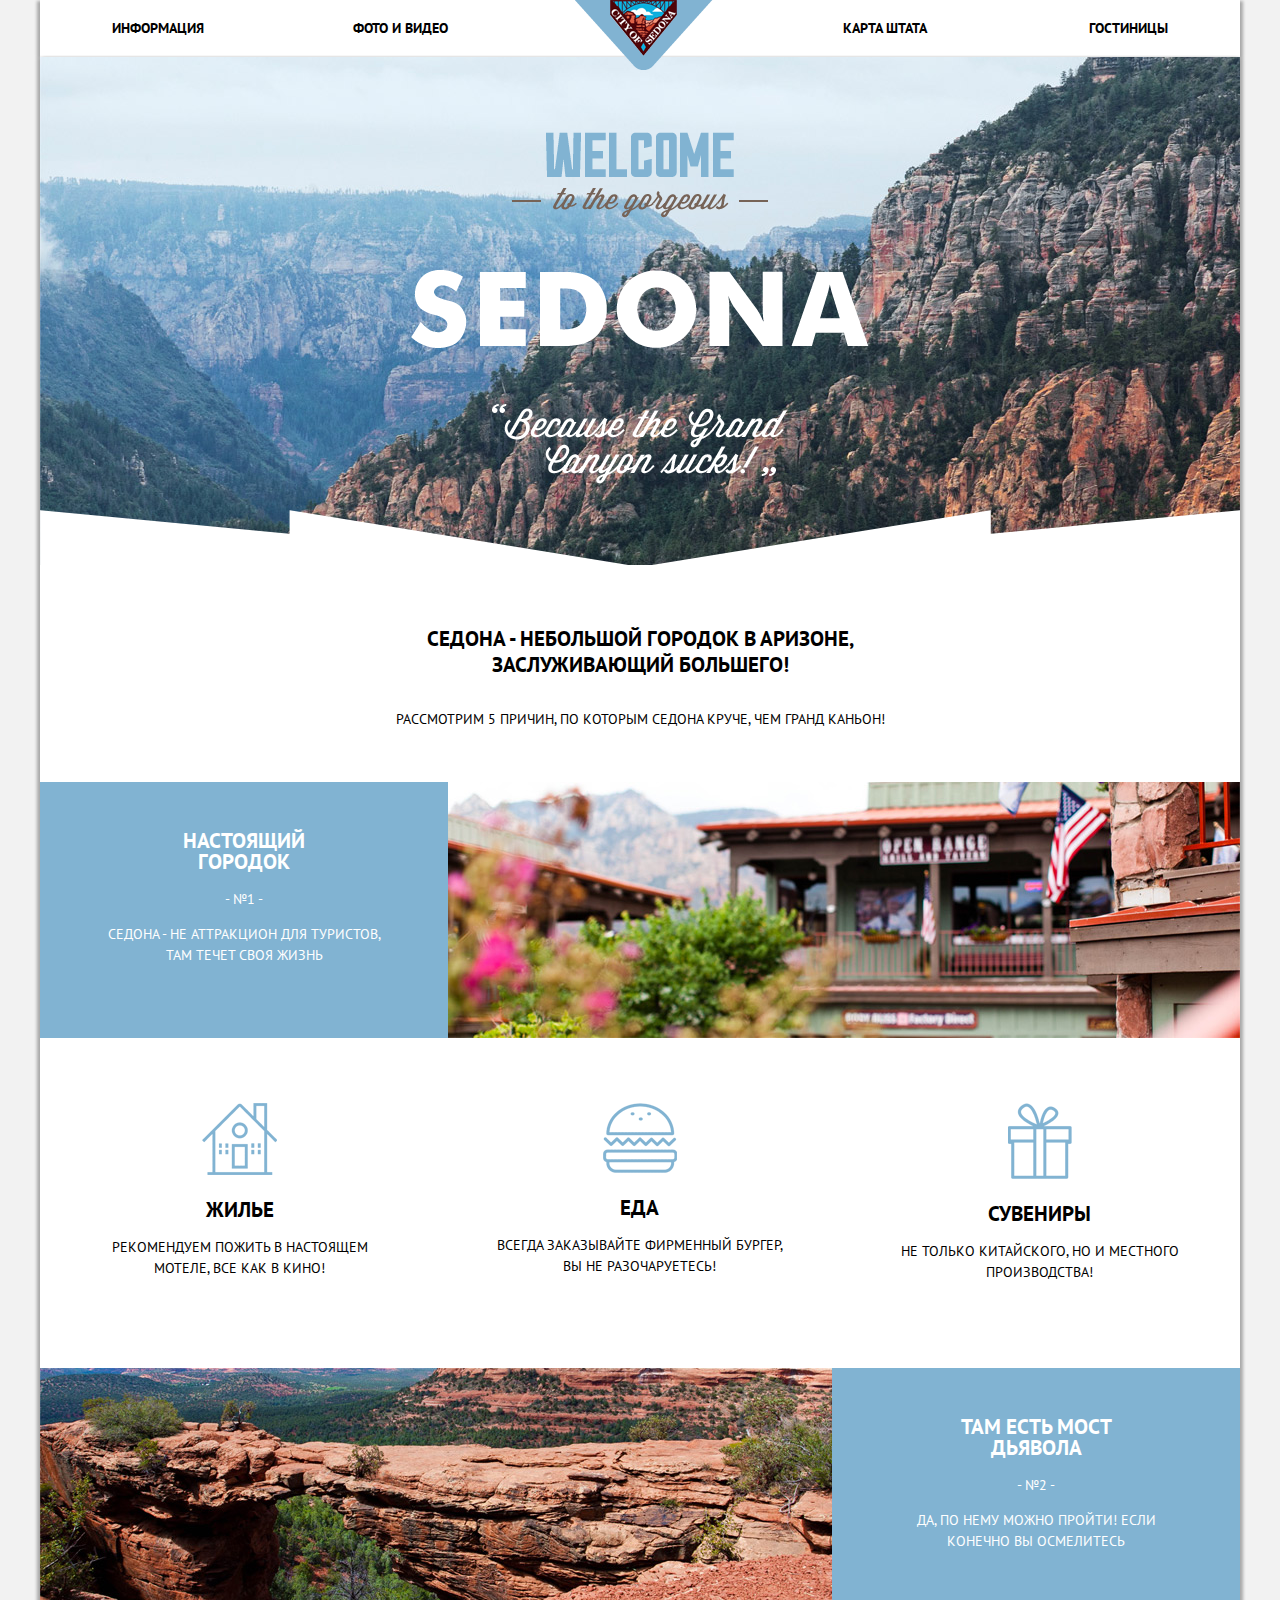
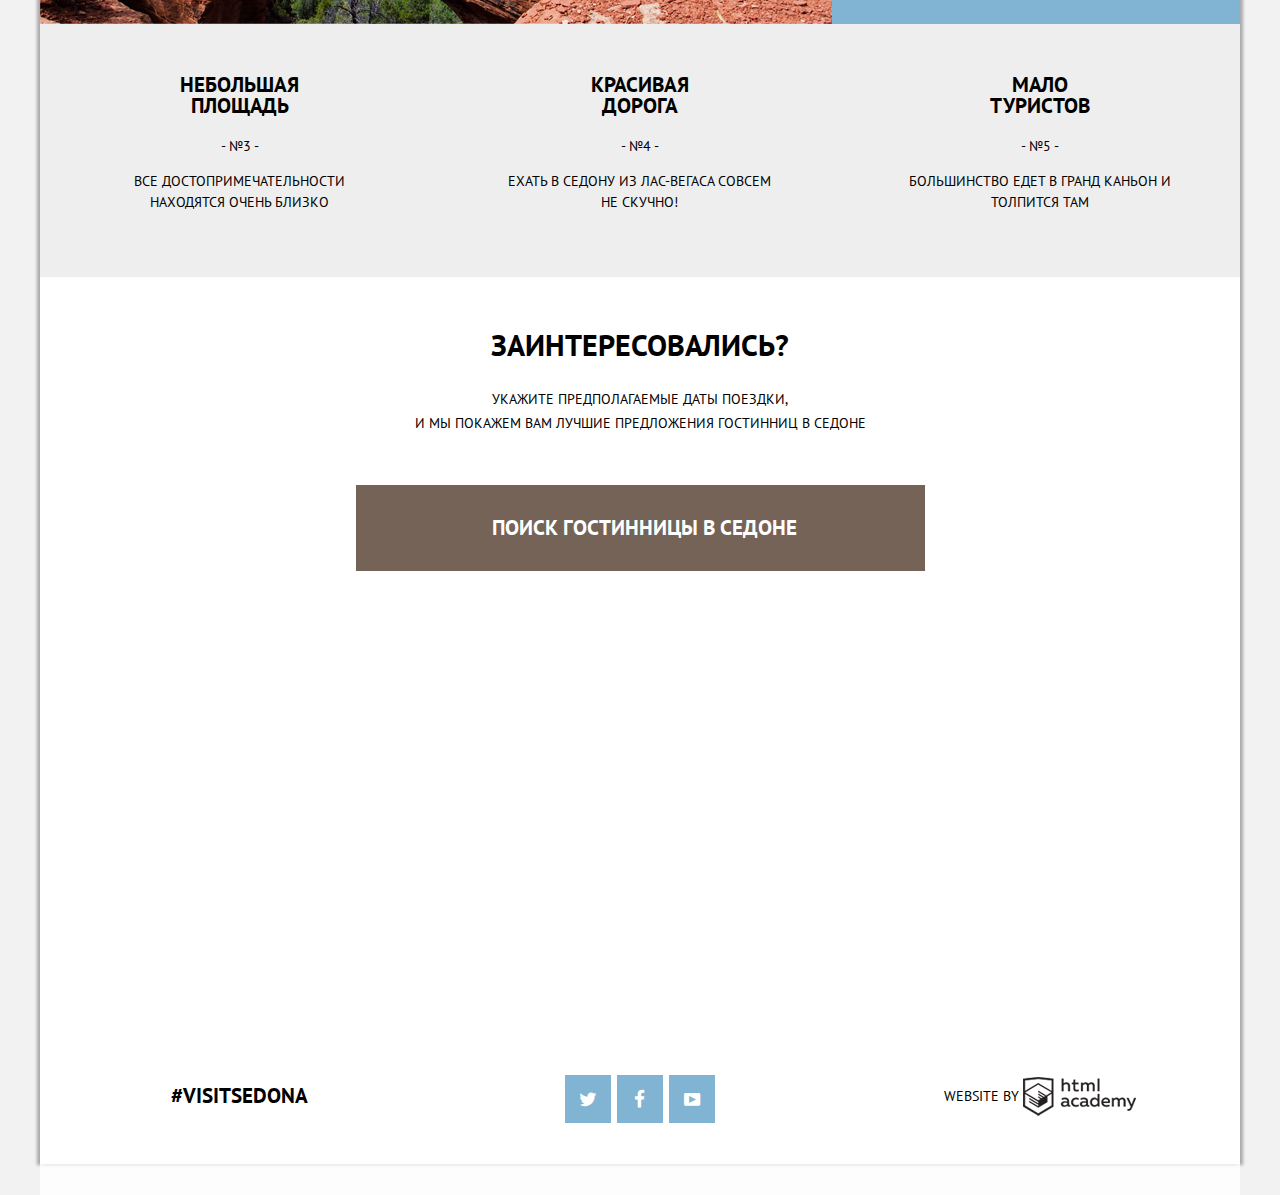
==== index.html @ efb6521f "Попытка вставить карту" ====
<!DOCTYPE html>
<html lang="ru">

<head>
    <meta charset="utf-8">
    <title>HTML Academy: Седона</title>
    <link href="css/normalize.css" rel="stylesheet">
    <link href="https://fonts.googleapis.com/css?family=PT+Sans:400,700&subset=latin,cyrillic" rel="stylesheet" type="text/css">
    <link href="css/style.css" rel="stylesheet">
</head>

<body>
    <header class="main-header">
        <div class="container clearfix">
            <nav class="main-navigation">
                <ul>
                    <li>
                        <a href="#">Информация</a>
                    </li>
                    <li>
                        <a href="#">Фото и видео</a>
                    </li>
                    <li>
                        <a href="catalog.html">Гостиницы</a>
                    </li>
                    <li>
                        <a href="#">Карта штата</a>
                    </li>
                </ul>
            </nav>
            <div class="logo-button">
                <a href="index.html"><img src="img/main-logo-button.png" width="138" height="70" alt="Главная страница"></a>
            </div>
        </div>
    </header>
    <main class="container">
        <div class="main-picture">
            <img src="img/main-background-text.png" width="458" height="352" name="picture-text" alt="Because the Grand Canyon sucks!">
        </div>
        <div class="welcome">
            <h1>Седона - небольшой городок в Аризоне, заслуживающий большего!</h1>
            <p>Рассмотрим 5 причин, по которым Седона круче, чем Гранд Каньон!</p>
        </div>
        <div class="feature feature-img-right clearfix">
            <div class="feature-blue feature-left">
                <h2>Настоящий городок</h2>
                <p>- №1 -</p>
                <p>Седона - не аттракцион для туристов, там течет своя жизнь</p>
            </div>
        </div>

        <div class="feature feature-white clearfix">
            <div class="feature-block">
                <img src="img/feature-icon-house.png" width="75" height="72">
                <h2>Жилье</h2>
                <p>Рекомендуем пожить в настоящем мотеле, все как в кино!</p>
            </div>
            <div class="feature-block">
                <img src="img/feature-icon-burger.png" width="74" height="70">
                <h2>Еда</h2>
                <p>Всегда заказывайте фирменный бургер, вы не разочаруетесь!</p>
            </div>
            <div class="feature-block">
                <img src="img/feature-icon-gift.png" width="64" height="76">
                <h2>Сувениры</h2>
                <p>Не только китайского, но и местного производства!</p>
            </div>
        </div>

        <div class="feature feature-img-left clearfix">
            <div class="feature-blue feature-right">
                <h2>Там есть мост дьявола</h2>
                <p>- №2 -</p>
                <p>Да, по нему можно пройти! Если конечно вы осмелитесь</p>
            </div>
        </div>

        <div class="feature feature-gray clearfix">
            <div class="feature-block">
                <h2>Небольшая площадь</h2>
                <p>- №3 -</p>
                <p>Все достопримечательности находятся очень близко</p>
            </div>
            <div class="feature-block">
                <h2>Красивая дорога</h2>
                <p>- №4 -</p>
                <p>Ехать в Седону из Лас-Вегаса совсем не скучно!</p>
            </div>
            <div class="feature-block">
                <h2>Мало туристов</h2>
                <p>- №5 -</p>
                <p>Большинство едет в Гранд Каньон и толпится там</p>
            </div>
        </div>

        <div class="search-form-holder">
            <h3>Заинтересовались?</h3>
            <p>Укажите предполагаемые даты поездки,<br>
             и мы покажем вам лучшие предложения гостинниц в Седоне</p>
            <a href="#" class="btn-search">Поиск гостинницы в Седоне</a>

            <div class="search-form-wrapper">
                <div class="modal-search-form">
                    <form action="http://search.php" method="get" name="hotel-search">
                        <div class="check-block">
                            <label for="check-in">Дата заезда</label>
                            <input type="text" id="check-in" value="" placeholder="24-04-2016">
                        </div>
                        <div class="check-block">
                            <label for="check-out">Дата выезда</label>
                            <input type="text" id="check-out" value="" placeholder="4-07-2016">
                        </div>

                        <div class="adults-block">
                            <label for="adults">Взрослые</label>
                            <input type="text" id="adults" value="" placeholder="2">
                            <span class="minus-plus-symbol"></span>   
                        </div>
                        <div class="children-block">
                            <label for="children">Дети</label>
                            <input type="text" id="children" value="" placeholder="0">
                            <span class="minus-plus-symbol"></span>   
                        </div>
                        <input type="submit" name="search-btn" class="btn" value="Найти">
                    </form>
                </div>
            </div>
            <div class="map" id="map">
            </div>
        </div>
    </main>
    <footer class="main-footer main-footer-map">
        <div class="container clearfix">
            <section class="hashtag-footer">
                <h2><a href="#">#VISITSEDONA</a></h2>
            </section>
            <section class="social-footer">
                <a class="social-btn" href="#">Твиттер<span class="icon-twitter"></span></a>
                <a class="social-btn" href="#">Фейсбук<span class="icon-facebook"></span></a>
                <a class="social-btn" href="#">Ютуб<span class="icon-youtube"></span></a>
            </section>
            <section class="footer-copyright">
                <span>Website by</span>
                <a class="btn" href="https://htmlacademy.ru">HTML Academy</a>
            </section>
        </div>
    </footer>
    <div class="overlay"></div>
    <script src="//api-maps.yandex.ru/2.1/?lang=ru_RU" type="text/javascript"></script>
    <script>
        var link = document.querySelector(".btn-search");
        var popup = document.querySelector(".modal-search-form");
        var overlay = document.querySelector(".overlay");
        
        link.addEventListener("click", function(event) {
            event.preventDefault();
            popup.classList.add("modal-search-form-show");
            overlay.classList.add("overlay-show")
            });
        
        overlay.addEventListener("click", function(event) {
            event.preventDefault();
            overlay.classList.remove("overlay-show");
            popup.classList.remove("modal-search-form-show");
        });
        
        var myMap;

        // Дождёмся загрузки API и готовности DOM.
        ymaps.ready(init);

        function init () {
        // Создание экземпляра карты и его привязка к контейнеру с
        // заданным id ("map").
        myMap = new ymaps.Map('map', {
        // При инициализации карты обязательно нужно указать
        // её центр и коэффициент масштабирования.
        center: [55.76, 37.64], // Москва
        zoom: 10;
        }, {
        searchControlProvider: 'yandex#search'
        });}
    </script>
</body>

</html>
---- css/style.css ----
body {
    font-size: 14px;
    line-height: 21px;
    color: #000;
    font-weight: normal;
    font-family: "PT Sans","Arial", sans-serif;
    text-transform: uppercase;
    background: #f2f2f2;
}

/*-----------------Иконочный шрифт------------------*/

@font-face {
  font-weight: normal;
  font-style: normal;

  font-family: "symbols-sedona";
  src: url("../fonts/symbols-sedona.woff") format("woff"),
       url("../fonts/symbols-sedona.woff2") format("woff2");
}

[class^="icon-"]::before,
[class*=" icon-"]::before {
  display: inline-block;
  width: 1em;
  margin-right: 0.2em;
  margin-left: 0.2em;

  font-weight: normal;
  line-height: 1em;
  font-family: "symbols-sedona";
  text-align: center;
  text-transform: none;
  text-decoration: inherit;
  font-style: normal;
  font-variant: normal;

  speak: none;
}

.icon-facebook::before { content: "\66"; } /* "f" */
.icon-twitter::before { content: "\74"; } /* "t" */
.icon-up-dir::before { content: "\25b2"; } /* "▲" */
.icon-down-dir::before { content: "\25bc"; } /* "▼" */
.icon-star::before { content: "\2605"; } /* "★" */
.icon-check-off::before { content: "\2610"; } /* "☐" */
.icon-check-on::before { content: "\2611"; } /* "☑" */
.icon-calendar::before { content: "\e800"; } /* "" */
.icon-plus::before { content: "\e801"; } /* "" */
.icon-minus::before { content: "\e802"; } /* "" */
.icon-youtube::before { content: "\f39e"; } /* "" */

/*-------------------------------------------------*/
h1,
h2 {
    font-size: 21px;
    line-height: 21px;
    font-weight: bold;
}

h1 {
    line-height: 26px;
}

.container {
    width: 1200px;
    margin: 0 auto;
    background: #fff;
    position: relative;
    box-shadow: 3px 1px 3px 0 rgba(0,0,0,0.3),
                -3px 1px 3px 0 rgba(0,0,0,0.3);
}

.main-footer-map .container {
    box-shadow: none;
}

.main-navigation {
    margin: 0 6%;
}

.main-navigation ul {
    position: relative;
    margin: 0;
    padding: 0;
}

.main-navigation ul li {
    float: left;
    list-style: none;
    width: 20%;
    padding: 18px 0;
}

.main-navigation ul li:nth-child(2) {
    margin-left: 30px;
}

.main-navigation ul li:nth-child(3) {
    float: right;
    text-align: right;
    margin-left: 30px;
}
    
.main-navigation ul li:nth-child(4) {
    float: right;
    text-align: right;
}

.main-navigation ul li a {
    text-decoration: none;
    font-weight: bold;
    color: #000;
    font-size: 14px;
}

.main-navigation ul li a:hover {
    color: #81b3d2;
}

.main-navigation ul li a:active {
    color: #b2b2b2
}

.main-navigation .active-page {
    color: #766357;
}

.main-navigation .active-page:hover{
    color: #604e43;
}

.main-navigation .active-page:active{
    color: #d6d0cc;
}

.logo-button {
    text-align: center;
}

.main-picture {
    background: url("../img/main-background.jpg") no-repeat;
    text-align: center;
    padding: 75px 0;
}

.main-picture:after {
    display: block;
    width: 1200px;
    height: 57px;
    content: "";
    background: url(../img/main-background-mask.png) no-repeat;
    margin-top: 20px;
}

.logo-button {
    position: absolute;
    left: 50%;
    top: 0;
    margin-left: -65px;
    z-index: 2;
}

.welcome {
    text-align: center;
    margin-top: -30px;
}

.welcome h1 {
    display: inline-block;
    width: 450px;
    text-align: center;
    vertical-align: middle;
}

.welcome p {
    margin-top: 17px;
    margin-bottom: 52px;
}

.feature {
    width: 100%;
    text-align: center;
    background: #fff;
}

.feature-blue {
    width: 34%;
    float: left;
    background: #81b3d2;
    color: white;
    min-height: 256px;
    padding: 30px 60px;
    box-sizing: border-box;
}

.feature-blue h2 {
    padding: 0 60px;
}

.feature-img-right {
    background: url("../img/feature-background-1.jpg") 100% 0;
}

.feature-img-left {
    background: url("../img/feature-background-2.jpg");
}

.feature-right {
    float: right;
}

.feature-block {
    width: 33.33%;
    float: left;
    padding: 65px 55px 0;
    box-sizing: border-box;
}

.feature-white .feature-block {
    min-height: 330px;
}

.feature-gray {
    background: #eeeeee;
}

.feature-gray .feature-block {
    padding: 50px 60px;
}

.feature-gray .feature-block h2 {
    margin: 0 69px 20px;
}    

.search-form-holder {
    text-align: center;
    position: relative;
}

.search-form-holder h3 {
    font-size: 30px;
    line-height: 24px;
    margin-top: 56px; 
}

.search-form-holder p {
    line-height: 24px;
    margin-bottom: 50px;
}

.btn-search {
    display: inline-block;
    vertical-align: middle;
    text-decoration: none;
    background: #766357;
    color: #fff;
    font-weight: bold;
    font-size: 21px;
    line-height: 26px;
    padding: 30px 128px 30px 136px;
}

#map {
    width: 1200px;
    height: 593px;
}

.modal-search-form {
    position: absolute;
    left: 50%;
    width: 468px;
    margin-left: -284px;
    background: #fff;
    padding: 50px 45px 50px 55px;
    box-shadow: 0 2px 10px 0 #766357;
    display: none;
}

.modal-search-form label {
    font-size: 14px;
    line-height: 26px;
    font-weight: bold;
    margin-right: 14px;
    margin-left: 6px;
}

.check-block {
    text-align: left;
    margin-bottom: 29px;
}

.check-block input {
    width: 320px;
    background: #f2f2f2;
    border: none;
    font-size: inherit;
    font-weight: bold;
    padding: 8px 15px 8px 10px;
    position: relative;
}

.check-block input:hover, .adults-block input:hover, .children-block input:hover{
    background: #ebebeb;
}

.check-block input:focus, .adults-block input:focus, .children-block input:focus {
    background: #fff;
    outline: 2px solid #e5e5e5;
}

.check-block input:after {
    content: "\e800";
    font-family: "symbols-sedona";
    color: #c2c2c2;
    font-size: 21px;
    line-height: 26px;
    font-weight: normal;
}

.check-block input::after:hover {
    color: #000;
}

.check-block input::after:active {
    color: #81b3d2;
}

.check-block:first-child input {
    margin-left: 4px;
}

.adults-block, .children-block {
    display: inline-block;
    vertical-align: middle;
    text-align: left;
    margin-bottom: 54px;
    position: relative;
}

.modal-search-form input::-webkit-input-placeholder {color: #000; opacity: 1;}
.modal-search-form input::-moz-placeholder          {color: #000; opacity: 1;}/* Firefox 19+ */
.modal-search-form input:-moz-placeholder           {color: #000; opacity: 1;}/* Firefox 18- */
.modal-search-form input:-ms-input-placeholder      {color: #000; opacity: 1;}

.minus-plus-symbol::before {
    display: inline-block;
    position: absolute;
    font-size: 14px;
    color: #a9a9a9;
    font-family: "symbols-sedona";
    content: "\e802";
    line-height: 20px;
    width: 12px;
    height: 20px;
}

.adults-block .minus-plus-symbol::before {
    left: 120px;
    top: 8px;
}

.adults-block .minus-plus-symbol::after {
    right: 15px;
    top: 8px;
}

.children-block .minus-plus-symbol::before {
    left: 85px;
    top: 8px;
}

.children-block .minus-plus-symbol::after {
    right: 15px;
    top: 8px;
}

.minus-plus-symbol::after {
    display: inline-block;
    position: absolute;
    font-size: 14px;
    color: #a9a9a9;
    font-family: "symbols-sedona";
    content: "\e801";
    line-height: 20px;
    width: 12px;
    height: 20px;
}

.adults-block label {
    margin-left: -1px;
    margin-right: 36px;
}

.children-block label {
    margin-right: 26px;
}

.adults-block {
    margin-right: 55px;
}

.adults-block input, .children-block input {
    width: 80px;
    background: #f2f2f2;
    border: none;
    text-align: center;
    font-weight: bold;
    font-size: inherit;
    padding: 8px 15px;
    
}

.modal-search-form input[type="submit"] {
    width: 458px;
    background: #81b3d2;
    border: none;
    color: #fff;
    font-family: inherit;
    font-weight: bold;
    font-size: 21px;
    line-height: 26px;
    text-transform: uppercase;
    padding: 17px;
    cursor: pointer;
}

.modal-search-form input[type="submit"]:hover {
    background: #669ec0;
}

.modal-search-form input[type="submit"]:active {
    background: #5496bd;
    color: #88b6d1;
}

.hashtag-footer,
.social-footer,
.footer-copyright {
    float: left;
    width: 33.33%;
    min-height: 120px;
    text-align: center;
    vertical-align: middle;
    padding-top: 36px;
}

.hashtag-footer h2{
    margin-top: 10px;
}

.hashtag-footer a {
    text-decoration: none;
    color: #000;
}

.social-btn {
    font-size: 0;
}

.social-btn span {
    display: inline-block;
    font-size: 19px;
    line-height: 48px;
    color: #fff;
    width: 46px;
    height: 48px;
    background: #81b3d2;
    vertical-align: middle;
}

.social-btn span:hover {
    background: #669ec0;
}

.social-btn span:active {
    background: #5496bd;
    color: #88b6d1;
}

.social-btn:nth-child(2) span {
    margin: 0 2px;
}

.footer-copyright span {
    display: inline-block;
    vertical-align: middle;
    margin-left: 102px;
    margin-top: 2px;
}

.footer-copyright a {
    display: inline-block;
    vertical-align: middle;
    background: url("../img/html-academy-logo.png") no-repeat;
    width: 215px;
    height: 39px;
    font-size: 0;
    margin-top: 2px;
}

.footer-copyright a:hover {
    background: url("../img/html-academy-logo-hover.png") no-repeat;
}

.footer-copyright a:active {
    background: url("../img/html-academy-logo-active.png") no-repeat;
}

.main-footer-map {
    position: relative;
}

.main-footer-map .container {
    position: absolute;
    left: 0;
    right: 0;
    top: -125px;
    background: rgba(255,255,255, 0.8)
}

.clearfix {
    content: "";
    display: table;
    clear: both;
}

.filter-form {
    background-image: url(../img/filter-background.jpg);
    background-repeat: no-repeat;
    width: 100%;
}

.filter-form ul {
    padding: 0;
}

.filter-form .inputs {
    float: left;
    color: #fff;
}

.filter-form .inputs h2 {
    font-size: 16px;
    margin-bottom: 27px;
    margin-top: 27px;
}

.filter-form .inputs:last-child h2 {
    margin-bottom: 10px;
}

.inputs:first-child {
    margin-left: 73px;
    margin-right: 116px;
}

.filter-form .inputs:last-child {
    float: right;
    margin-right: 73px;
}

.filter-form .inputs ul li {
    list-style: none;
}

input[type="checkbox"] + label {
    display: inline-block;
    vertical-align: top;
    position: relative;
    cursor: pointer;
    margin-bottom: 25px;
    margin-left: 23px;
}

li:last-child input[type="checkbox"] + label{
    margin-bottom: 15px;
}

.inputs input[type="checkbox"] {
    opacity: 0;
}

.inputs input[type="checkbox"] + label::before {
    content: "\2610";
    position: absolute;
    width: 10px;
    height: 10px;
    font-family: "symbols-sedona";
    font-size: 26px;
    line-height: 20px;
    left: -40px;
}

.inputs input[type="checkbox"]:checked + label::before {
    content: "\2611";
}

.inputs input[type="checkbox"]:disabled + label::before,
.inputs input[type="checkbox"]:checked:disabled + label::before {
    color: #6a6a6a;
}

.price-controls {
    position: relative;
    height: 36px;
    margin-bottom: 20px;
    font-size: 0;
    border: 2px solid #ffffff;
    border-radius: 2px;
}

.price-controls::after {
    content: "";
    position: absolute;
    top: 50%;
    left: 50%;
    width: 2px;
    height: 22px;
    background: #ffffff;
    transform: translate(-50%, -50%);
}

.price-controls label {
    display: inline-block;
    font-size: 14px;
    line-height: 38px;
    vertical-align: top;
    cursor: pointer;
}

.price-controls .min-price,
.price-controls .max-price {
    width: 90px;
    padding-left: 65px;
}

.price-controls input {
    width: 150px;
    margin-left: -65px;
    color: inherit;
    font: inherit;
    background: none;
    border: none;
    outline: none;
    text-align: center;
}


::-webkit-input-placeholder {color:#fff;}
::-moz-placeholder          {color:#fff;}/* Firefox 19+ */
:-moz-placeholder           {color:#fff;}/* Firefox 18- */
:-ms-input-placeholder      {color:#fff;}


.range-controls {
    position: relative;
    margin-bottom: 32px;
}

.range-controls .scale {
    height: 2px;
    background: rgba(255, 255, 255, 0.3);
}

.range-controls .bar {
    width: 80%;
    height: 2px;
    background: #ffffff;
}

.range-toggle {
    position: absolute;
    top: -9px;
    width: 4px;
    height: 4px;
    background: #ababab;
    border: 8px solid #ffffff;
    border-radius: 50%;
    box-shadow: 0 2px 1px 0 rgba(0, 1, 1, 0.2);
    cursor: pointer;
}

.range-toggle:hover {
    background: #1c4f80;
}

.range-toggle-min {
    left: 0;
}

.range-toggle-max {
    left: 80%;
}

.btn-transparent {
    display: block;
    margin: 0 auto;
    padding: 6px 35px;
    font-size: 14px;
    line-height: 20px;
    color: #ffffff;
    text-transform: uppercase;
    background: transparent;
    border: 2px solid #ffffff;
    border-radius: 2px;
    outline: none;
    cursor: pointer;
}

.btn-transparent:hover {
    color: #000000;
    background: #ffffff;
}

.sort {
    width: 100%;
    border-bottom: 1px solid #e5e5e5;
}

.sort-title {
    float: left;
    width: 207px;
    padding: 30px 0;
    font-size: 21px;
    line-height: 26px;
    font-weight: bold;
    text-align: center;
    vertical-align: middle;
    margin-left: 26px;
}

.sort-filter {
    float: left;
    width: 393px;
    font-size: 12px;
    line-height: 18px;
    padding: 36px 0 29px;
    margin-left: 2px;
    
}

.sort-filter span {
    display: inline-block;
    margin-right: 37px;
    vertical-align: middle;
}

.sort-filter ul {
    margin: 0;
    padding: 0;
    font-size: 0;
    display: inline-block;
    vertical-align: middle;
}

.sort-filter ul li {
    list-style: none;
    display: inline-block;
    font-size: 12px;
    line-height: 18px;
    padding-right: 33px;
    vertical-align: middle;
    
}

.sort-filter a {
    text-decoration: none;
    color: #b1b1b1;
    border-bottom: 1px dashed #81b3d2;
}

.sort-filter a:hover {
    color: #81b3d2;
}

.sort-filter a:active {
    color: #000;
}

.sort-filter li:first-child a {
    color: #81b3d2;
    border: none;
}

.sort-arrow {
    float: right;
    width: 170px;
    min-height: 86px;
    text-align: right;
    margin-right: 5.3%;
}

.sort-arrow span {
    font-size: 23px;
    line-height: 86px;
    margin-left: -12px;
    padding: 0;
}

.sort-arrow .icon-up-dir {
    color: #cccccc;
}

.sort-arrow .icon-up-dir:hover {
    color: #000;
}

.sort-arrow .icon-up-dir:active {
    color: #81b3d2;
}

.sort-arrow .icon-down-dir {
    color: #81b3d2;
}

.sort-arrow .icon-down-dir:active {
    color: #fff;
}

.result-item {
    width: 100%;
    border-bottom: 1px solid #e5e5e5;
}

.result-item-image {
    float: left;
    margin: 29px 30px 25px 6%;
}

.result-item-content {
    float: left;
    margin-top: 10px;
}

.result-item-content-title a {
    font-size: 21px;
    line-height: 26px;
    font-weight: bold;
    cursor: pointer;
}

.result-item-content-title:hover {
    color: #81b3d2;
}

.result-item-content-title:active{
    color: #b2b2b2;
}

.result-item-content-info {
    margin-top: -8px;
}

.result-item-content-info span:first-child {
    display: inline-block;
    width: 115px;
}

.result-item-content-buttons .btn {
    display: inline-block;
    color: #fff;
    padding: 3px 17px 3px 17px;
    text-decoration: none;
    font-weight: bold;
    margin-right: 2px;
    margin-top: 2px;
}

.more-btn {
    background: #81b3d2;
}

.more-btn:hover {
    background: #669ec0;
}

.more-btn:active {
    background: #5496bd;
    color: #88b6d1;
}

.reserve-btn {
    background: #766357;
}

.reserve-btn:hover {
    background: #604e43;
}

.reserve-btn:active {
    background: #503e33;
    color: #857871;
}

.result-item-rating {
    float: right;
    margin-right: 6%;
}

.result-item-stars {
    font-size: 0;
    margin-top: 30px;
    text-align: right;
}

.result-item-stars span {
    color: #81b3d2;
    font-size: 19px;
    line-height: 21px;
}

.result-item-points {
    background: #f2f2f2;
    padding: 3px 14px;
    margin-top: 35px;
    color: #666666;
}

.modal-search-form-show {
    display: block;
    animation: 1s bounce;
    z-index: 3;
}

@keyframes bounce {
  0%   {
    transform: translateY(2000px);
  }
  70%  {
    transform: translateY(-30px);
  }
  90%  {
    transform: translateY(10px);
  }
  100% {
    transform: translateY(0);
  }
}

.overlay {
    position: absolute;
    display: none;
    z-index: 2;
    width: 100%;
    height: 300%;
    top: -120px;
}

.overlay-show {
    display: block;
}
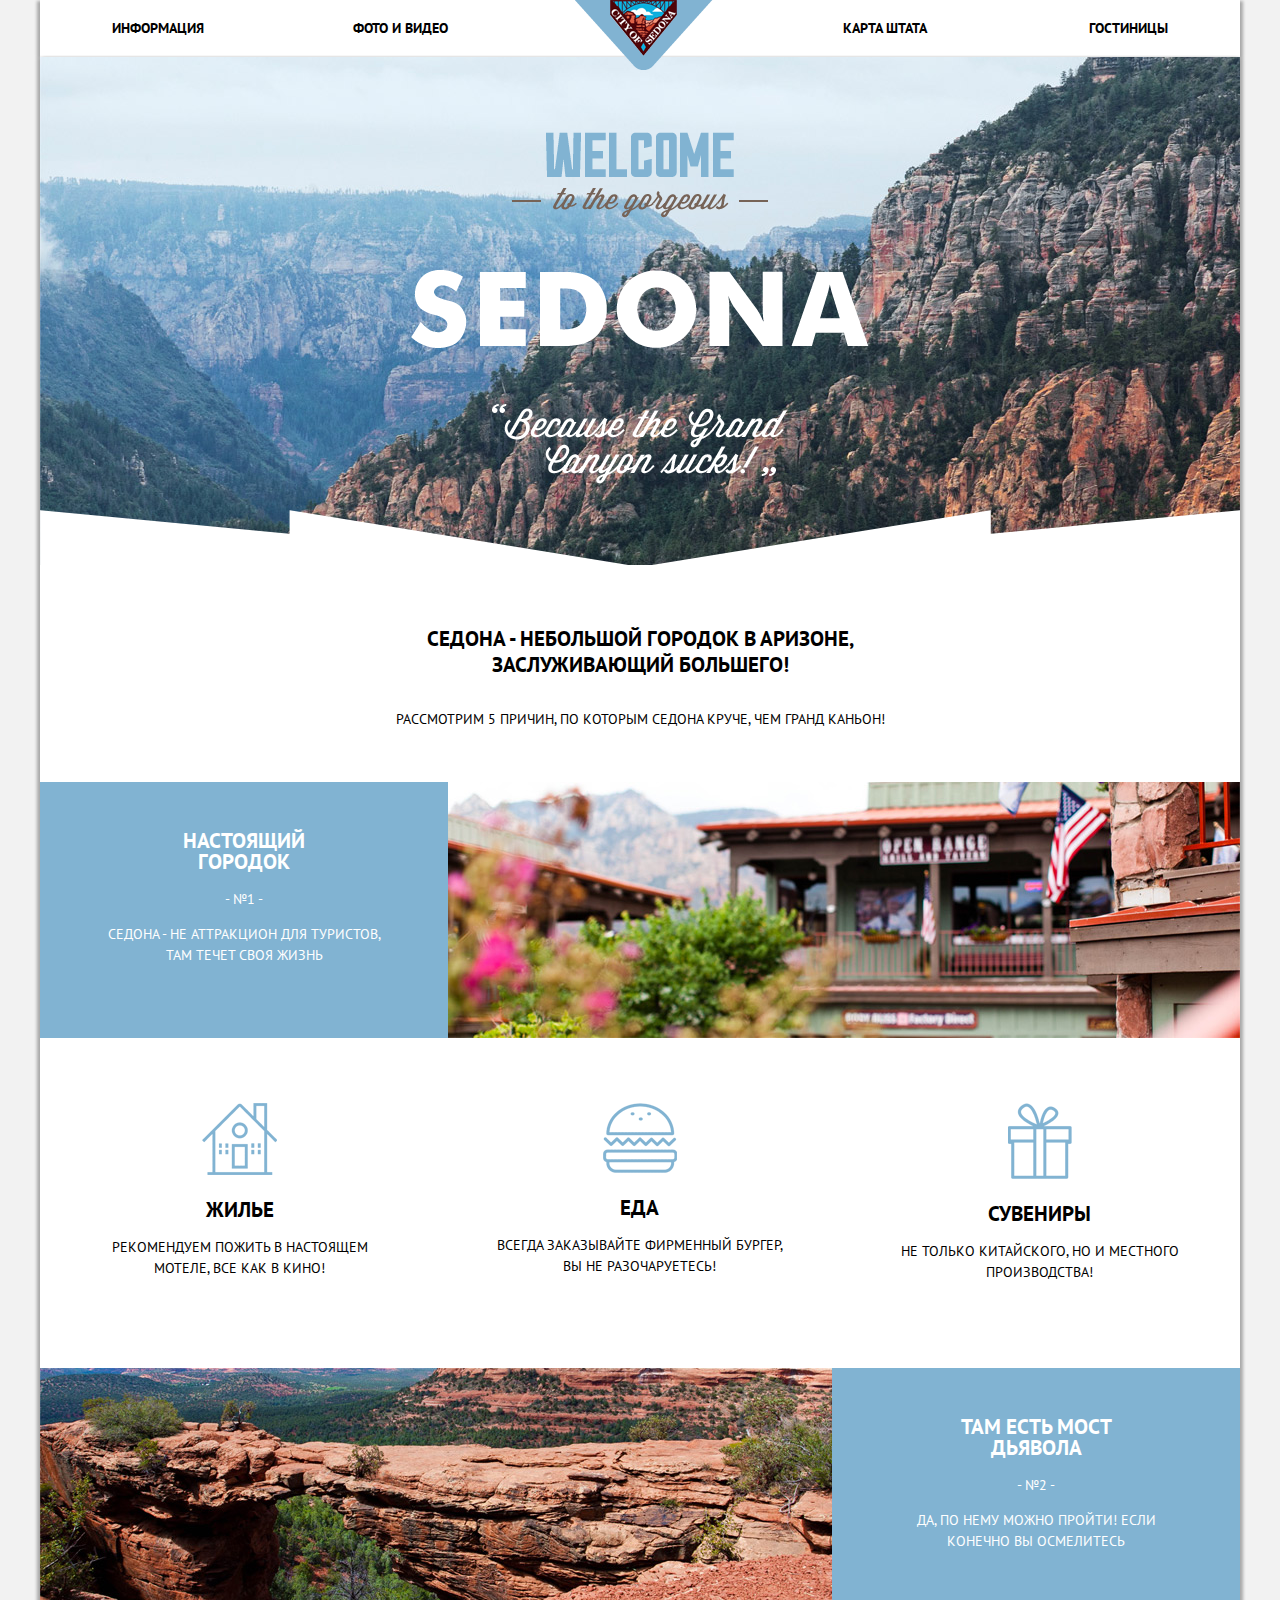
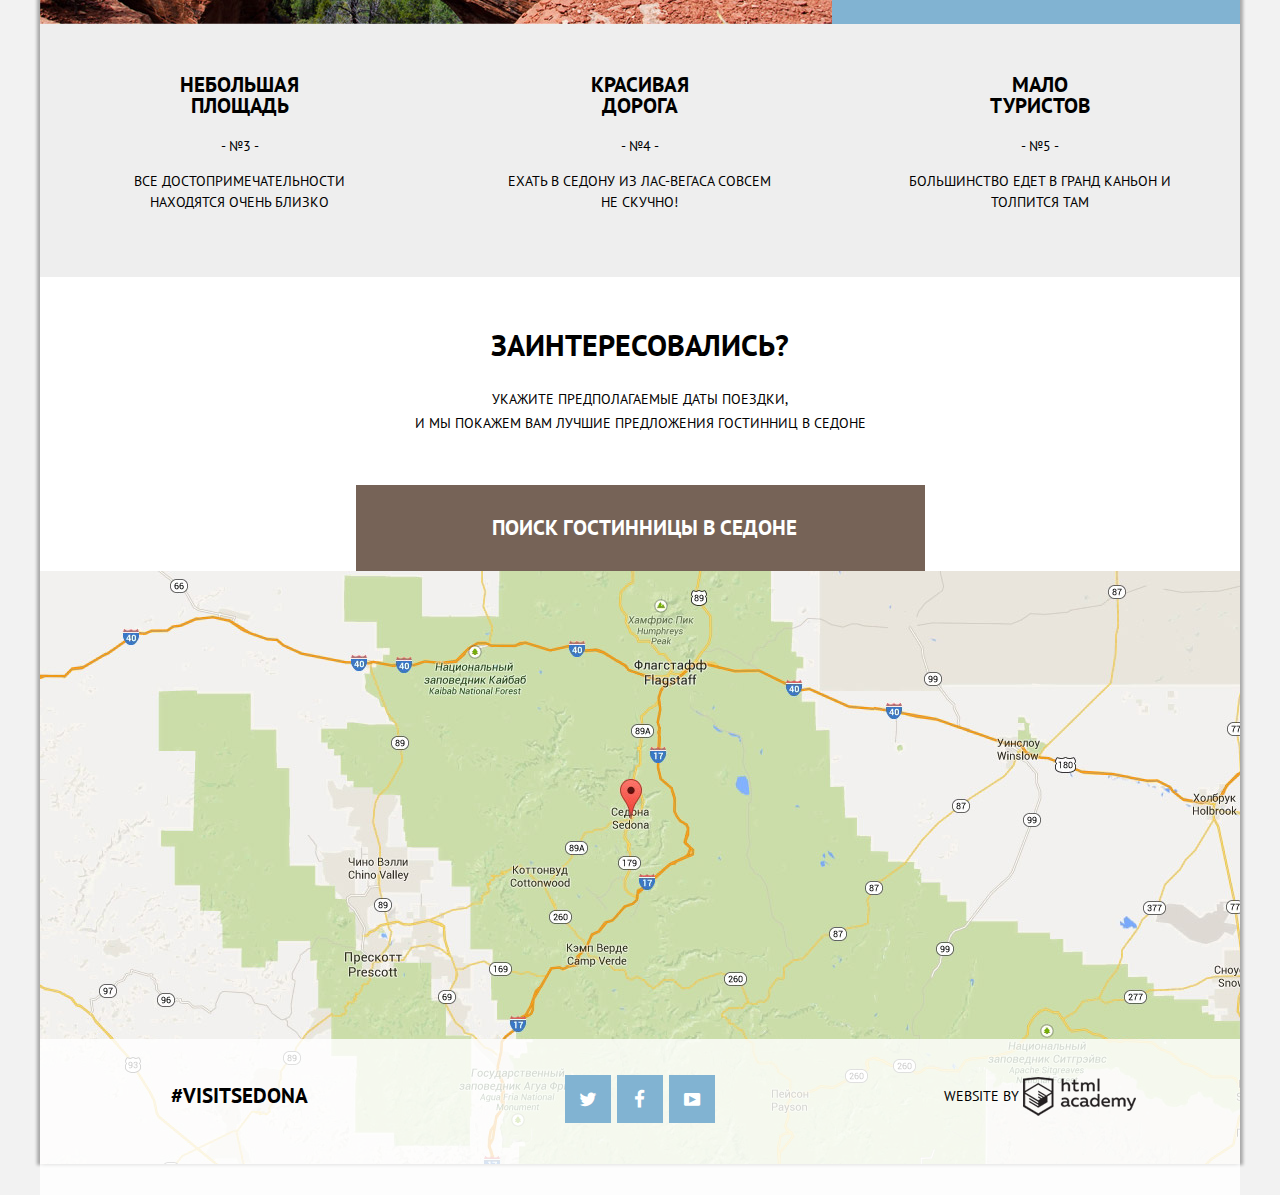
==== commit 5ba66b5f: "Завершение верстки+ ПУ" ====
--- a/index.html
+++ b/index.html
@@ -15,16 +15,16 @@
             <nav class="main-navigation">
                 <ul>
                     <li>
-                        <a href="#">Информация</a>
+                        <a class="nav-a" href="#">Информация</a>
                     </li>
                     <li>
-                        <a href="#">Фото и видео</a>
+                        <a class="nav-a" href="#">Фото и видео</a>
                     </li>
                     <li>
-                        <a href="catalog.html">Гостиницы</a>
+                        <a class="nav-a" href="catalog.html">Гостиницы</a>
                     </li>
                     <li>
-                        <a href="#">Карта штата</a>
+                        <a class="nav-a" href="#">Карта штата</a>
                     </li>
                 </ul>
             </nav>
@@ -104,11 +104,11 @@
                     <form action="http://search.php" method="get" name="hotel-search">
                         <div class="check-block">
                             <label for="check-in">Дата заезда</label>
-                            <input type="text" id="check-in" value="" placeholder="24-04-2016">
+                            <input type="text" id="check-in" value="" placeholder="24 АПРЕЛЯ 2016">
                         </div>
                         <div class="check-block">
                             <label for="check-out">Дата выезда</label>
-                            <input type="text" id="check-out" value="" placeholder="4-07-2016">
+                            <input type="text" id="check-out" value="" placeholder="4 ИЮЛЯ 2016">
                         </div>
 
                         <div class="adults-block">
@@ -146,41 +146,9 @@
         </div>
     </footer>
     <div class="overlay"></div>
-    <script src="//api-maps.yandex.ru/2.1/?lang=ru_RU" type="text/javascript"></script>
-    <script>
-        var link = document.querySelector(".btn-search");
-        var popup = document.querySelector(".modal-search-form");
-        var overlay = document.querySelector(".overlay");
-        
-        link.addEventListener("click", function(event) {
-            event.preventDefault();
-            popup.classList.add("modal-search-form-show");
-            overlay.classList.add("overlay-show")
-            });
-        
-        overlay.addEventListener("click", function(event) {
-            event.preventDefault();
-            overlay.classList.remove("overlay-show");
-            popup.classList.remove("modal-search-form-show");
-        });
-        
-        var myMap;
-
-        // Дождёмся загрузки API и готовности DOM.
-        ymaps.ready(init);
-
-        function init () {
-        // Создание экземпляра карты и его привязка к контейнеру с
-        // заданным id ("map").
-        myMap = new ymaps.Map('map', {
-        // При инициализации карты обязательно нужно указать
-        // её центр и коэффициент масштабирования.
-        center: [55.76, 37.64], // Москва
-        zoom: 10;
-        }, {
-        searchControlProvider: 'yandex#search'
-        });}
-    </script>
+    
+    <script src="http://api-maps.yandex.ru/2.1/?lang=ru_RU" type="text/javascript"></script>
+    <script src="js/javascript.js"></script>
 </body>
 
 </html>--- a/css/style.css
+++ b/css/style.css
@@ -3,54 +3,118 @@
     line-height: 21px;
     color: #000;
     font-weight: normal;
-    font-family: "PT Sans","Arial", sans-serif;
+    font-family: "PT Sans", "Arial", sans-serif;
     text-transform: uppercase;
     background: #f2f2f2;
 }
 
+
 /*-----------------Иконочный шрифт------------------*/
 
 @font-face {
-  font-weight: normal;
-  font-style: normal;
-
-  font-family: "symbols-sedona";
-  src: url("../fonts/symbols-sedona.woff") format("woff"),
-       url("../fonts/symbols-sedona.woff2") format("woff2");
+    font-weight: normal;
+    font-style: normal;
+    font-family: "symbols-sedona";
+    src: url("../fonts/symbols-sedona.woff") format("woff"), url("../fonts/symbols-sedona.woff2") format("woff2");
 }
 
 [class^="icon-"]::before,
 [class*=" icon-"]::before {
-  display: inline-block;
-  width: 1em;
-  margin-right: 0.2em;
-  margin-left: 0.2em;
-
-  font-weight: normal;
-  line-height: 1em;
-  font-family: "symbols-sedona";
-  text-align: center;
-  text-transform: none;
-  text-decoration: inherit;
-  font-style: normal;
-  font-variant: normal;
-
-  speak: none;
-}
-
-.icon-facebook::before { content: "\66"; } /* "f" */
-.icon-twitter::before { content: "\74"; } /* "t" */
-.icon-up-dir::before { content: "\25b2"; } /* "▲" */
-.icon-down-dir::before { content: "\25bc"; } /* "▼" */
-.icon-star::before { content: "\2605"; } /* "★" */
-.icon-check-off::before { content: "\2610"; } /* "☐" */
-.icon-check-on::before { content: "\2611"; } /* "☑" */
-.icon-calendar::before { content: "\e800"; } /* "" */
-.icon-plus::before { content: "\e801"; } /* "" */
-.icon-minus::before { content: "\e802"; } /* "" */
-.icon-youtube::before { content: "\f39e"; } /* "" */
+    display: inline-block;
+    width: 1em;
+    margin-right: 0.2em;
+    margin-left: 0.2em;
+    font-weight: normal;
+    line-height: 1em;
+    font-family: "symbols-sedona";
+    text-align: center;
+    text-transform: none;
+    text-decoration: inherit;
+    font-style: normal;
+    font-variant: normal;
+    speak: none;
+}
+
+.icon-facebook::before {
+    content: "\66";
+}
+
+
+/* "f" */
+
+.icon-twitter::before {
+    content: "\74";
+}
+
+
+/* "t" */
+
+.icon-up-dir::before {
+    content: "\25b2";
+}
+
+
+/* "▲" */
+
+.icon-down-dir::before {
+    content: "\25bc";
+}
+
+
+/* "▼" */
+
+.icon-star::before {
+    content: "\2605";
+}
+
+
+/* "★" */
+
+.icon-check-off::before {
+    content: "\2610";
+}
+
+
+/* "☐" */
+
+.icon-check-on::before {
+    content: "\2611";
+}
+
+
+/* "☑" */
+
+.icon-calendar::before {
+    content: "\e800";
+}
+
+
+/* "" */
+
+.icon-plus::before {
+    content: "\e801";
+}
+
+
+/* "" */
+
+.icon-minus::before {
+    content: "\e802";
+}
+
+
+/* "" */
+
+.icon-youtube::before {
+    content: "\f39e";
+}
+
+
+/* "" */
+
 
 /*-------------------------------------------------*/
+
 h1,
 h2 {
     font-size: 21px;
@@ -67,8 +131,7 @@
     margin: 0 auto;
     background: #fff;
     position: relative;
-    box-shadow: 3px 1px 3px 0 rgba(0,0,0,0.3),
-                -3px 1px 3px 0 rgba(0,0,0,0.3);
+    box-shadow: 3px 1px 3px 0 rgba(0, 0, 0, 0.3), -3px 1px 3px 0 rgba(0, 0, 0, 0.3);
 }
 
 .main-footer-map .container {
@@ -85,40 +148,40 @@
     padding: 0;
 }
 
-.main-navigation ul li {
+.main-navigation li {
     float: left;
     list-style: none;
     width: 20%;
     padding: 18px 0;
 }
 
-.main-navigation ul li:nth-child(2) {
+.main-navigation li:nth-child(2) {
     margin-left: 30px;
 }
 
-.main-navigation ul li:nth-child(3) {
+.main-navigation li:nth-child(3) {
     float: right;
     text-align: right;
     margin-left: 30px;
 }
-    
-.main-navigation ul li:nth-child(4) {
+
+.main-navigation li:nth-child(4) {
     float: right;
     text-align: right;
 }
 
-.main-navigation ul li a {
+.nav-a {
     text-decoration: none;
     font-weight: bold;
     color: #000;
     font-size: 14px;
 }
 
-.main-navigation ul li a:hover {
+.nav-a:hover {
     color: #81b3d2;
 }
 
-.main-navigation ul li a:active {
+.nav-a:active {
     color: #b2b2b2
 }
 
@@ -126,11 +189,11 @@
     color: #766357;
 }
 
-.main-navigation .active-page:hover{
+.main-navigation .active-page:hover {
     color: #604e43;
 }
 
-.main-navigation .active-page:active{
+.main-navigation .active-page:active {
     color: #d6d0cc;
 }
 
@@ -229,9 +292,9 @@
     padding: 50px 60px;
 }
 
-.feature-gray .feature-block h2 {
+.feature-gray h2 {
     margin: 0 69px 20px;
-}    
+}
 
 .search-form-holder {
     text-align: center;
@@ -241,7 +304,7 @@
 .search-form-holder h3 {
     font-size: 30px;
     line-height: 24px;
-    margin-top: 56px; 
+    margin-top: 56px;
 }
 
 .search-form-holder p {
@@ -264,6 +327,7 @@
 #map {
     width: 1200px;
     height: 593px;
+    background: url("../img/map.jpg");
 }
 
 .modal-search-form {
@@ -288,6 +352,7 @@
 .check-block {
     text-align: left;
     margin-bottom: 29px;
+    margin-top: 5px;
 }
 
 .check-block input {
@@ -300,29 +365,40 @@
     position: relative;
 }
 
-.check-block input:hover, .adults-block input:hover, .children-block input:hover{
+.check-block input:hover,
+.adults-block input:hover,
+.children-block input:hover {
     background: #ebebeb;
 }
 
-.check-block input:focus, .adults-block input:focus, .children-block input:focus {
+.check-block input:focus,
+.adults-block input:focus,
+.children-block input:focus {
     background: #fff;
     outline: 2px solid #e5e5e5;
 }
 
-.check-block input:after {
+.check-block:after {
     content: "\e800";
     font-family: "symbols-sedona";
     color: #c2c2c2;
     font-size: 21px;
     line-height: 26px;
     font-weight: normal;
-}
-
-.check-block input::after:hover {
+    position: absolute;
+    top: 60px;
+    right: 65px;
+}
+
+.check-block:nth-child(2)::after {
+    top: 127px;
+}
+
+.check-block::after:hover {
     color: #000;
 }
 
-.check-block input::after:active {
+.check-block::after:active {
     color: #81b3d2;
 }
 
@@ -330,7 +406,8 @@
     margin-left: 4px;
 }
 
-.adults-block, .children-block {
+.adults-block,
+.children-block {
     display: inline-block;
     vertical-align: middle;
     text-align: left;
@@ -338,10 +415,31 @@
     position: relative;
 }
 
-.modal-search-form input::-webkit-input-placeholder {color: #000; opacity: 1;}
-.modal-search-form input::-moz-placeholder          {color: #000; opacity: 1;}/* Firefox 19+ */
-.modal-search-form input:-moz-placeholder           {color: #000; opacity: 1;}/* Firefox 18- */
-.modal-search-form input:-ms-input-placeholder      {color: #000; opacity: 1;}
+.modal-search-form input::-webkit-input-placeholder {
+    color: #000;
+    opacity: 1;
+}
+
+.modal-search-form input::-moz-placeholder {
+    color: #000;
+    opacity: 1;
+}
+
+
+/* Firefox 19+ */
+
+.modal-search-form input:-moz-placeholder {
+    color: #000;
+    opacity: 1;
+}
+
+
+/* Firefox 18- */
+
+.modal-search-form input:-ms-input-placeholder {
+    color: #000;
+    opacity: 1;
+}
 
 .minus-plus-symbol::before {
     display: inline-block;
@@ -355,6 +453,16 @@
     height: 20px;
 }
 
+.minus-plus-symbol::before:hover,
+.minus-plus-symbol::after:hover {
+    color: #000;
+}
+
+.minus-plus-symbol::before:active,
+.minus-plus-symbol::after:active {
+    color: #81b3d2;
+}
+
 .adults-block .minus-plus-symbol::before {
     left: 120px;
     top: 8px;
@@ -371,7 +479,7 @@
 }
 
 .children-block .minus-plus-symbol::after {
-    right: 15px;
+    right: 13px;
     top: 8px;
 }
 
@@ -400,7 +508,8 @@
     margin-right: 55px;
 }
 
-.adults-block input, .children-block input {
+.adults-block input,
+.children-block input {
     width: 80px;
     background: #f2f2f2;
     border: none;
@@ -408,7 +517,6 @@
     font-weight: bold;
     font-size: inherit;
     padding: 8px 15px;
-    
 }
 
 .modal-search-form input[type="submit"] {
@@ -423,6 +531,7 @@
     text-transform: uppercase;
     padding: 17px;
     cursor: pointer;
+    margin-bottom: 5px;
 }
 
 .modal-search-form input[type="submit"]:hover {
@@ -445,7 +554,7 @@
     padding-top: 36px;
 }
 
-.hashtag-footer h2{
+.hashtag-footer h2 {
     margin-top: 10px;
 }
 
@@ -516,7 +625,7 @@
     left: 0;
     right: 0;
     top: -125px;
-    background: rgba(255,255,255, 0.8)
+    background: rgba(255, 255, 255, 0.8)
 }
 
 .clearfix {
@@ -540,13 +649,13 @@
     color: #fff;
 }
 
-.filter-form .inputs h2 {
+.filter-form h2 {
     font-size: 16px;
     margin-bottom: 27px;
     margin-top: 27px;
 }
 
-.filter-form .inputs:last-child h2 {
+.inputs:last-child h2 {
     margin-bottom: 10px;
 }
 
@@ -560,7 +669,7 @@
     margin-right: 73px;
 }
 
-.filter-form .inputs ul li {
+.inputs li {
     list-style: none;
 }
 
@@ -573,7 +682,7 @@
     margin-left: 23px;
 }
 
-li:last-child input[type="checkbox"] + label{
+li:last-child input[type="checkbox"] + label {
     margin-bottom: 15px;
 }
 
@@ -646,12 +755,31 @@
     text-align: center;
 }
 
-
-::-webkit-input-placeholder {color:#fff;}
-::-moz-placeholder          {color:#fff;}/* Firefox 19+ */
-:-moz-placeholder           {color:#fff;}/* Firefox 18- */
-:-ms-input-placeholder      {color:#fff;}
-
+::-webkit-input-placeholder {
+    color: #fff;
+    opacity: 1;
+}
+
+::-moz-placeholder {
+    color: #fff;
+    opacity: 1;
+}
+
+
+/* Firefox 19+ */
+
+:-moz-placeholder {
+    color: #fff;
+    opacity: 1;
+}
+
+
+/* Firefox 18- */
+
+:-ms-input-placeholder {
+    color: #fff;
+    opacity: 1;
+}
 
 .range-controls {
     position: relative;
@@ -737,7 +865,6 @@
     line-height: 18px;
     padding: 36px 0 29px;
     margin-left: 2px;
-    
 }
 
 .sort-filter span {
@@ -754,14 +881,13 @@
     vertical-align: middle;
 }
 
-.sort-filter ul li {
+.sort-filter li {
     list-style: none;
     display: inline-block;
     font-size: 12px;
     line-height: 18px;
     padding-right: 33px;
     vertical-align: middle;
-    
 }
 
 .sort-filter a {
@@ -778,7 +904,7 @@
     color: #000;
 }
 
-.sort-filter li:first-child a {
+.sort-filter .a-first {
     color: #81b3d2;
     border: none;
 }
@@ -844,7 +970,7 @@
     color: #81b3d2;
 }
 
-.result-item-content-title:active{
+.result-item-content-title:active {
     color: #b2b2b2;
 }
 
@@ -919,23 +1045,17 @@
 
 .modal-search-form-show {
     display: block;
-    animation: 1s bounce;
+    animation: 0.6s bounce;
     z-index: 3;
 }
 
 @keyframes bounce {
-  0%   {
-    transform: translateY(2000px);
-  }
-  70%  {
-    transform: translateY(-30px);
-  }
-  90%  {
-    transform: translateY(10px);
-  }
-  100% {
-    transform: translateY(0);
-  }
+    0% {
+        height: 0px;
+    }
+    100% {
+        height: 290px;
+    }
 }
 
 .overlay {
@@ -949,4 +1069,20 @@
 
 .overlay-show {
     display: block;
+}
+
+.form-show {
+    animation-name: form-opacity;
+    animation-duration: 1s;
+    animation-delay: 0.2s;
+    animation-fill-mode: backwards;
+}
+
+@keyframes form-opacity {
+    0% {
+        opacity: 0;
+    }
+    100% {
+        opacity: 1;
+    }
 }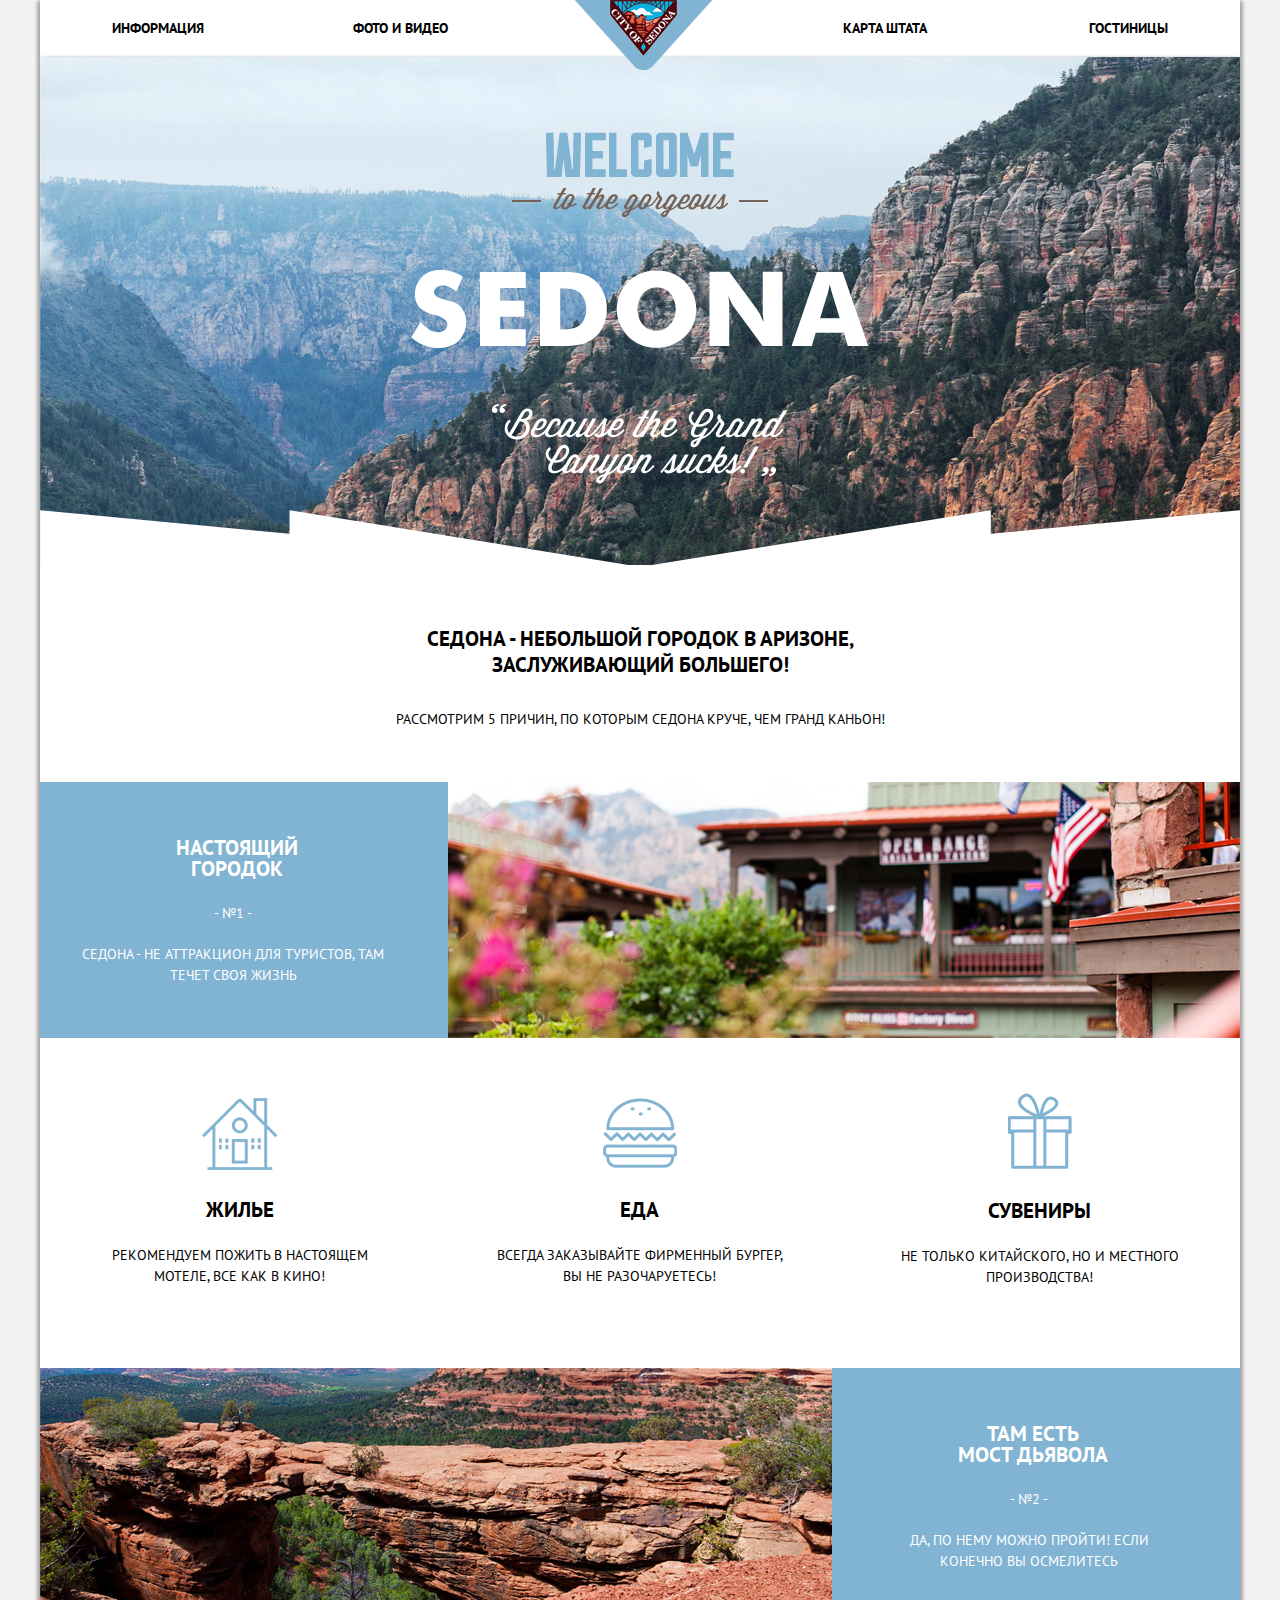
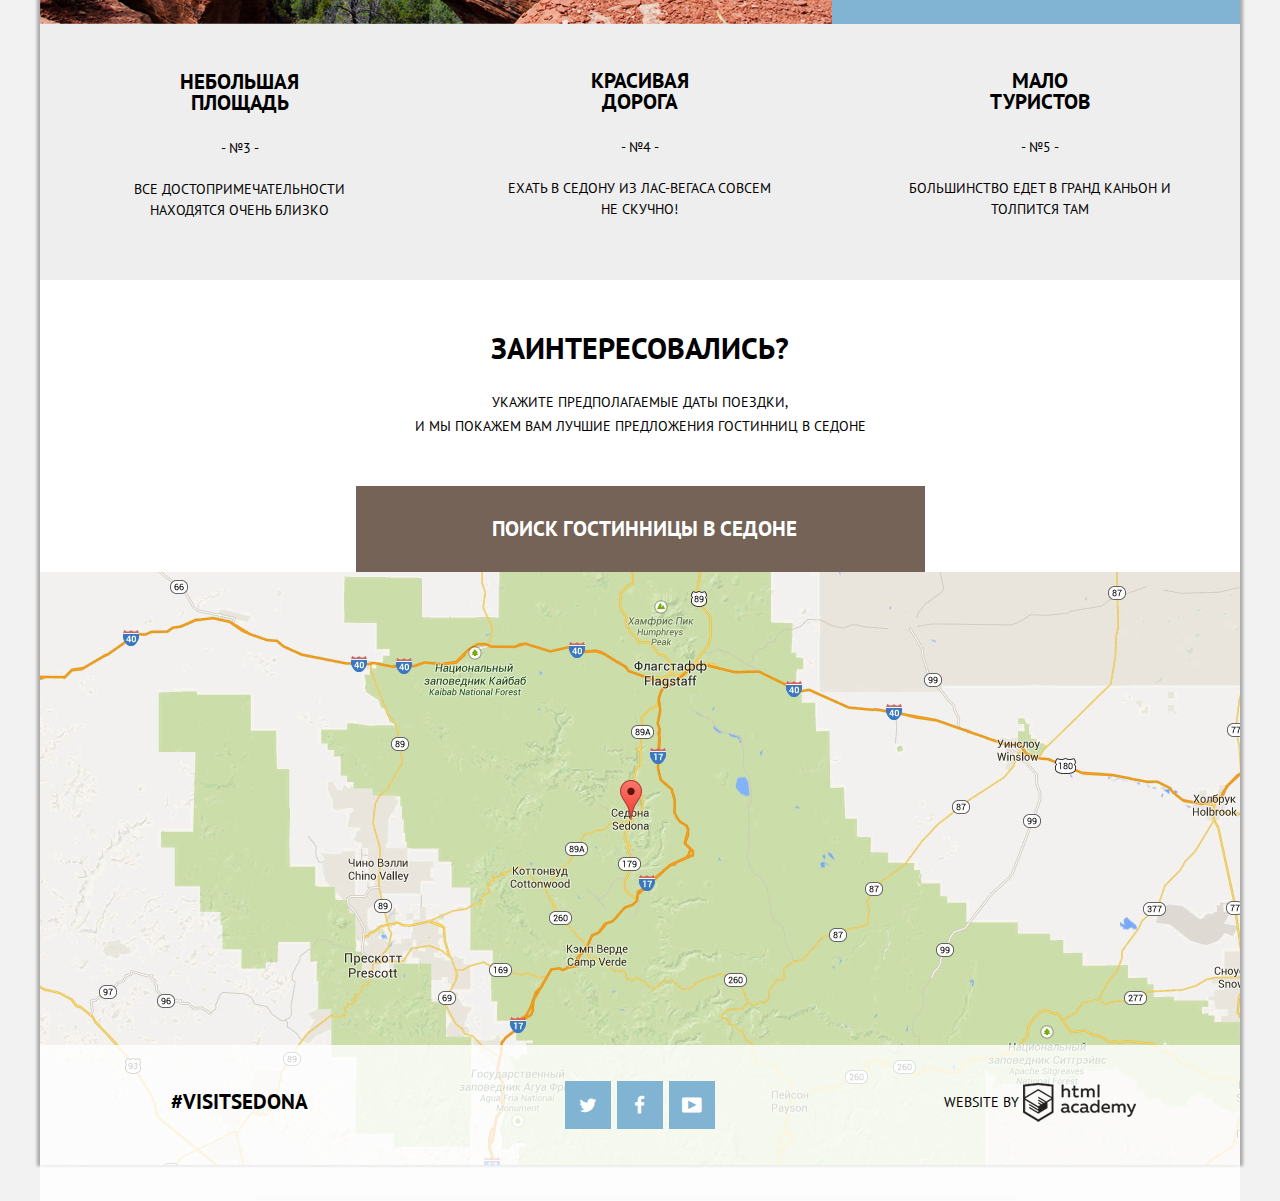
==== commit 64473f67: "Маргинпаддинг-челлендж" ====
--- a/index.html
+++ b/index.html
@@ -6,7 +6,7 @@
     <title>HTML Academy: Седона</title>
     <link href="css/normalize.css" rel="stylesheet">
     <link href="https://fonts.googleapis.com/css?family=PT+Sans:400,700&subset=latin,cyrillic" rel="stylesheet" type="text/css">
-    <link href="css/style.css" rel="stylesheet">
+    <link href="css/style.min.css" rel="stylesheet">
 </head>
 
 <body>
@@ -35,7 +35,7 @@
     </header>
     <main class="container">
         <div class="main-picture">
-            <img src="img/main-background-text.png" width="458" height="352" name="picture-text" alt="Because the Grand Canyon sucks!">
+            <img src="img/main-background-text.png" width="458" height="352" alt="Because the Grand Canyon sucks!">
         </div>
         <div class="welcome">
             <h1>Седона - небольшой городок в Аризоне, заслуживающий большего!</h1>
@@ -51,17 +51,17 @@
 
         <div class="feature feature-white clearfix">
             <div class="feature-block">
-                <img src="img/feature-icon-house.png" width="75" height="72">
+                <img src="img/feature-icon-house.png" width="75" alt="" height="72">
                 <h2>Жилье</h2>
                 <p>Рекомендуем пожить в настоящем мотеле, все как в кино!</p>
             </div>
             <div class="feature-block">
-                <img src="img/feature-icon-burger.png" width="74" height="70">
+                <img src="img/feature-icon-burger.png" width="74" height="70" alt="">
                 <h2>Еда</h2>
                 <p>Всегда заказывайте фирменный бургер, вы не разочаруетесь!</p>
             </div>
             <div class="feature-block">
-                <img src="img/feature-icon-gift.png" width="64" height="76">
+                <img src="img/feature-icon-gift.png" alt="" width="64" height="76">
                 <h2>Сувениры</h2>
                 <p>Не только китайского, но и местного производства!</p>
             </div>
@@ -69,7 +69,7 @@
 
         <div class="feature feature-img-left clearfix">
             <div class="feature-blue feature-right">
-                <h2>Там есть мост дьявола</h2>
+                <h2>Там есть<br> мост дьявола</h2>
                 <p>- №2 -</p>
                 <p>Да, по нему можно пройти! Если конечно вы осмелитесь</p>
             </div>
@@ -78,17 +78,17 @@
         <div class="feature feature-gray clearfix">
             <div class="feature-block">
                 <h2>Небольшая площадь</h2>
-                <p>- №3 -</p>
+                <p class="first-p">- №3 -</p>
                 <p>Все достопримечательности находятся очень близко</p>
             </div>
             <div class="feature-block">
                 <h2>Красивая дорога</h2>
-                <p>- №4 -</p>
+                <p class="first-p">- №4 -</p>
                 <p>Ехать в Седону из Лас-Вегаса совсем не скучно!</p>
             </div>
             <div class="feature-block">
                 <h2>Мало туристов</h2>
-                <p>- №5 -</p>
+                <p class="first-p">- №5 -</p>
                 <p>Большинство едет в Гранд Каньон и толпится там</p>
             </div>
         </div>
@@ -97,7 +97,7 @@
             <h3>Заинтересовались?</h3>
             <p>Укажите предполагаемые даты поездки,<br>
              и мы покажем вам лучшие предложения гостинниц в Седоне</p>
-            <a href="#" class="btn-search">Поиск гостинницы в Седоне</a>
+            <a href="form.html" class="btn-search">Поиск гостинницы в Седоне</a>
 
             <div class="search-form-wrapper">
                 <div class="modal-search-form">
@@ -113,13 +113,11 @@
 
                         <div class="adults-block">
                             <label for="adults">Взрослые</label>
-                            <input type="text" id="adults" value="" placeholder="2">
-                            <span class="minus-plus-symbol"></span>   
+                            <input type="text" id="adults" value="" placeholder="2">  
                         </div>
                         <div class="children-block">
                             <label for="children">Дети</label>
-                            <input type="text" id="children" value="" placeholder="0">
-                            <span class="minus-plus-symbol"></span>   
+                            <input type="text" id="children" value="" placeholder="0">  
                         </div>
                         <input type="submit" name="search-btn" class="btn" value="Найти">
                     </form>
@@ -145,10 +143,10 @@
             </section>
         </div>
     </footer>
+    
     <div class="overlay"></div>
-    
     <script src="http://api-maps.yandex.ru/2.1/?lang=ru_RU" type="text/javascript"></script>
-    <script src="js/javascript.js"></script>
+    <script src="js/javascript.min.js"></script>
 </body>
 
 </html>--- a/css/style.min.css
+++ b/css/style.min.css
@@ -0,0 +1 @@
+body{font-size:14px;line-height:21px;color:#000;font-weight:400;font-family:"PT Sans","Arial",sans-serif;text-transform:uppercase;background:#f2f2f2}@font-face{font-weight:400;font-style:normal;font-family:"symbols-sedona";src:url(../fonts/symbols-sedona.woff) format("woff"),url(../fonts/symbols-sedona.woff2) format("woff2")}[class*=" icon-"]::before,[class^=icon-]::before{display:inline-block;width:1em;margin-right:.2em;margin-left:.2em;font-weight:400;line-height:1em;font-family:"symbols-sedona";text-align:center;text-transform:none;text-decoration:inherit;font-style:normal;font-variant:normal;speak:none}.icon-facebook::before{content:"\66"}.icon-twitter::before{content:"\74"}.icon-up-dir::before{content:"\25b2"}.icon-down-dir::before{content:"\25bc"}.icon-star::before{content:"\2605"}.icon-check-off::before{content:"\2610"}.icon-check-on::before{content:"\2611"}.icon-calendar::before{content:"\e800"}.icon-plus::before{content:"\e801"}.icon-minus::before{content:"\e802"}.icon-youtube::before{content:"\f39e"}h1,h2{font-size:21px;font-weight:700;line-height:26px}h2{line-height:21px}.container{width:1200px;margin:0 auto;background:#fff;position:relative;box-shadow:3px 1px 3px 0 rgba(0,0,0,.3),-3px 1px 3px 0 rgba(0,0,0,.3)}.main-footer-map .container{box-shadow:none}.main-navigation{margin:0 6%}.main-navigation ul{position:relative;margin:0;padding:0}.main-navigation li{float:left;list-style:none;width:20%;padding:18px 0}.main-navigation li:nth-child(2){margin-left:30px}.main-navigation li:nth-child(3){float:right;text-align:right;margin-left:30px}.main-navigation li:nth-child(4){float:right;text-align:right}.nav-a{text-decoration:none;font-weight:700;color:#000;font-size:14px}.nav-a:hover{color:#81b3d2}.nav-a:active{color:#b2b2b2}.main-navigation .active-page{color:#766357}.main-navigation .active-page:hover{color:#604e43}.main-navigation .active-page:active{color:#d6d0cc}.logo-button,.main-picture{text-align:center}.main-picture{background:url(../img/main-background.jpg) no-repeat;padding:75px 0}.main-picture:after{display:block;width:1200px;height:57px;content:"";background:url(../img/main-background-mask.png) no-repeat;margin-top:20px}.logo-button{position:absolute;left:50%;top:0;margin-left:-65px;z-index:2}.welcome{text-align:center;margin-top:-30px}.welcome h1{display:inline-block;width:450px;text-align:center;vertical-align:middle}.welcome p{margin-top:17px;margin-bottom:52px}.feature{width:100%;text-align:center;background:#fff}.feature-blue{width:34%;float:left;background:#81b3d2;color:#fff;min-height:256px;padding:30px 60px 30px 50px;box-sizing:border-box}.feature-blue h2{padding:0 60px;margin-top:25px;margin-left:-5px;margin-bottom:24px}.feature-blue p{margin-left:-12px}.feature-blue p:not(:last-child){margin-bottom:20px}.feature-right:last-child{padding-left:58px}.feature-img-right{background:url(../img/feature-background-1.jpg) 100% 0}.feature-img-left{background:url(../img/feature-background-2.jpg)}.feature-right{float:right}.feature-block{width:33.33%;float:left;padding:55px 55px 0;box-sizing:border-box}.feature-block:first-child,.feature-block:nth-child(2){padding:60px 55px 0}.feature-block h2{margin-top:25px;margin-bottom:25px}.feature-block:first-child h2{margin-top:23px}.feature-white .feature-block{min-height:330px}.feature-gray{background:#eee}.feature-gray .feature-block{padding:46px 60px}.feature-gray .feature-block:first-child{padding:24px 60px}.feature-gray h2{margin:0 69px 25px}.first-p{margin-bottom:20px}.search-form-holder{text-align:center;position:relative}.search-form-holder h3{font-size:30px;line-height:24px;margin-top:56px}.search-form-holder p{line-height:24px;margin-bottom:48px}.btn-search{display:inline-block;vertical-align:middle;text-decoration:none;background:#766357;color:#fff;font-weight:700;font-size:21px;line-height:26px;padding:30px 128px 30px 136px}#map{width:1200px;height:593px;background:url(../img/map.jpg)}.modal-search-form{position:absolute;left:50%;width:468px;margin-left:-284px;background:#fff;padding:50px 45px 50px 55px;box-shadow:0 2px 10px 0 #766357;display:none}.modal-search-form-window{display:block}.modal-search-form label{font-size:14px;line-height:26px;font-weight:700;margin-right:14px;margin-left:6px}.check-block{text-align:left;margin-bottom:29px;margin-top:5px}.check-block input{width:320px;background:#f2f2f2;border:none;font-size:inherit;font-weight:700;padding:8px 15px 8px 10px;position:relative}.adults-block input:hover,.check-block input:hover,.children-block input:hover{background:#ebebeb}.adults-block input:focus,.check-block input:focus,.children-block input:focus{background:#fff;outline:2px solid #e5e5e5}.check-block:after{content:"\e800";font-family:"symbols-sedona";color:#c2c2c2;font-size:21px;line-height:26px;font-weight:400;position:absolute;top:60px;right:65px}.check-block:nth-child(2)::after{top:127px}.check-block:hover::after{color:#000}.check-block:active::after{color:#81b3d2}.check-block:first-child input{margin-left:4px}.adults-block,.children-block{display:inline-block;vertical-align:middle;text-align:left;margin-bottom:54px;position:relative}.modal-search-form input::-webkit-input-placeholder{color:#000;opacity:1}.modal-search-form input:-moz-placeholder,.modal-search-form input::-moz-placeholder{color:#000;opacity:1}.modal-search-form input:-ms-input-placeholder{color:#000;opacity:1}.adults-block::before,.children-block::before{position:absolute;font-size:14px;color:#a9a9a9;font-family:"symbols-sedona";content:"\e802";line-height:20px;width:12px;height:20px}.adults-block:hover::after,.adults-block:hover::before,.children-block:hover::after,.children-block:hover::before{color:#000}.adults-block:active::after,.adults-block:active::before,.children-block:active::after,.children-block:active::before{color:#81b3d2}.adults-block::before{left:120px;top:10px}.adults-block::after{right:15px;top:8px}.children-block::before{left:85px;top:8px}.children-block::after{right:13px;top:8px}.adults-block::after,.children-block::after{position:absolute;font-size:14px;color:#a9a9a9;font-family:"symbols-sedona";content:"\e801";line-height:20px;width:12px;height:20px}.adults-block label{margin-left:-1px;margin-right:36px}.children-block label{margin-right:26px}.adults-block{margin-right:55px}.adults-block input,.children-block input{width:80px;background:#f2f2f2;border:none;text-align:center;font-weight:700;font-size:inherit;padding:8px 15px}.modal-search-form input[type=submit]{width:458px;background:#81b3d2;border:none;color:#fff;font-family:inherit;font-weight:700;font-size:21px;line-height:24px;text-transform:uppercase;padding:17px;cursor:pointer;margin-top:3px;margin-bottom:5px;margin-right:9px}.modal-search-form input[type=submit]:hover,.social-btn span:hover{background:#669ec0}.modal-search-form input[type=submit]:active,.social-btn span:active{background:#5496bd;color:#88b6d1}.footer-copyright,.hashtag-footer,.social-footer{float:left;width:33.33%;min-height:120px;text-align:center;vertical-align:middle;padding-top:36px}.hashtag-footer h2{margin-top:10px}.hashtag-footer a{text-decoration:none;color:#000}.social-btn{font-size:0}.social-btn span{display:inline-block;font-size:19px;line-height:48px;color:#fff;width:46px;height:48px;background:#81b3d2;vertical-align:middle}.social-btn .icon-youtube{font-size:23px}.social-btn:nth-child(2) span{margin:0 2px}.footer-copyright a,.footer-copyright span{display:inline-block;vertical-align:middle;margin-top:2px}.footer-copyright span{margin-left:102px}.footer-copyright a{background:url(../img/html-academy-logo.png) no-repeat;width:215px;height:39px;font-size:0}.footer-copyright a:hover{background:url(../img/html-academy-logo-hover.png) no-repeat}.footer-copyright a:active{background:url(../img/html-academy-logo-active.png) no-repeat}.main-footer-map{position:relative}.main-footer-map .container{position:absolute;left:0;right:0;top:-120px;background:rgba(255,255,255,.8)}.clearfix{content:"";display:table;clear:both}.filter-form{background-image:url(../img/filter-background.jpg);background-repeat:no-repeat;width:100%}.filter-form ul{padding:0}.filter-form .inputs{float:left;color:#fff}.filter-form h2{font-size:16px;margin-bottom:27px;margin-top:27px}.inputs:last-child h2{margin-bottom:10px}.inputs:first-child{margin-left:73px;margin-right:118px}.filter-form .inputs:last-child{float:right;margin-right:73px}.inputs li{list-style:none}input[type=checkbox]+label{display:inline-block;vertical-align:top;position:relative;cursor:pointer;margin-bottom:25px;margin-left:23px}li:last-child input[type=checkbox]+label{margin-bottom:15px}.inputs input[type=checkbox]{opacity:0}.inputs input[type=checkbox]+label::before{content:"\2610";position:absolute;width:10px;height:10px;font-family:"symbols-sedona";font-size:26px;line-height:20px;left:-40px}.inputs input[type=checkbox]:checked+label::before{content:"\2611"}.inputs input[type=checkbox]:checked:disabled+label::before,.inputs input[type=checkbox]:disabled+label::before{color:#6a6a6a}.price-controls{position:relative;height:34px;margin-bottom:20px;font-size:0;border:2px solid #fff;border-radius:2px}.price-controls::after{content:"";position:absolute;top:50%;left:50%;width:2px;height:22px;background:#fff;transform:translate(-50%,-50%)}.price-controls label{display:inline-block;font-size:14px;line-height:38px;vertical-align:top;cursor:pointer;margin-top:-3px}.price-controls .max-price,.price-controls .min-price{width:90px;padding-left:65px}.price-controls input{width:150px;margin-left:-65px;color:inherit;font:inherit;background:0 0;border:none;outline:none;text-align:center}::-webkit-input-placeholder{color:#fff;opacity:1}:-moz-placeholder,::-moz-placeholder{color:#fff;opacity:1}:-ms-input-placeholder{color:#fff;opacity:1}.range-controls{position:relative;margin-bottom:32px}.range-controls .scale{height:2px;background:rgba(255,255,255,.3)}.range-controls .bar{width:80%;height:2px;background:#fff}.range-toggle{position:absolute;top:-9px;width:4px;height:4px;background:#ababab;border:8px solid #fff;border-radius:50%;box-shadow:0 2px 1px 0 rgba(0,1,1,.2);cursor:pointer}.range-toggle:hover{background:#1c4f80}.range-toggle-min{left:0}.range-toggle-max{left:80%}.btn-transparent{display:block;margin:0 auto;padding:6px 35px;font-size:14px;line-height:20px;color:#fff;text-transform:uppercase;background:0 0;border:2px solid #fff;border-radius:2px;outline:none;cursor:pointer}.btn-transparent:hover{color:#000;background:#fff}.sort{width:100%;border-bottom:1px solid #e5e5e5}.sort-title{float:left;width:207px;padding:30px 0;font-size:21px;line-height:26px;font-weight:700;text-align:center;vertical-align:middle;margin-left:26px}.sort-filter{float:left;width:393px;font-size:12px;line-height:18px;padding:36px 0 29px;margin-left:2px}.sort-filter span{margin-right:37px}.sort-filter li,.sort-filter span,.sort-filter ul{display:inline-block;vertical-align:middle}.sort-filter ul{margin:0;padding:0;font-size:0}.sort-filter li{list-style:none;font-size:12px;line-height:18px;padding-right:33px}.sort-filter a{text-decoration:none;color:#b1b1b1;border-bottom:1px dashed #81b3d2}.sort-filter a:hover{color:#81b3d2}.sort-arrow .icon-up-dir:hover,.sort-filter a:active{color:#000}.sort-filter .a-first{color:#81b3d2;border:none}.sort-arrow{float:right;width:170px;min-height:86px;text-align:right;margin-right:5.3%}.sort-arrow span{font-size:23px;line-height:86px;margin-left:-12px;padding:0}.sort-arrow .icon-up-dir{color:#ccc}.result-item-content-title:hover,.sort-arrow .icon-down-dir,.sort-arrow .icon-up-dir:active{color:#81b3d2}.sort-arrow .icon-down-dir:active{color:#fff}.result-item{width:100%;border-bottom:1px solid #e5e5e5}.result-item-image{float:left;margin:29px 30px 25px 6%}.result-item-content{float:left;margin-top:25px}.result-item-content-title a{font-size:21px;line-height:26px;font-weight:700;cursor:pointer}.result-item-content-title:active{color:#b2b2b2}.result-item-content-info{margin-top:-8px}.result-item-content-info span:first-child{display:inline-block;width:115px}.result-item-content-buttons .btn{display:inline-block;color:#fff;padding:3px 17px;text-decoration:none;font-weight:700;margin-right:2px;margin-top:2px}.more-btn{background:#81b3d2}.more-btn:hover{background:#669ec0}.more-btn:active{background:#5496bd;color:#88b6d1}.reserve-btn{background:#766357}.reserve-btn:hover{background:#604e43}.reserve-btn:active{background:#503e33;color:#857871}.result-item-rating{float:right;margin-right:6%}.result-item-stars{font-size:0;margin-top:30px;text-align:right}.result-item-stars span{color:#81b3d2;font-size:19px;line-height:21px}.result-item-points{background:#f2f2f2;padding:3px 14px;margin-top:35px;color:#666}.modal-search-form-show{display:block;animation:.6s bounce;z-index:3}@keyframes bounce{0%{height:0}to{height:290px}}.overlay{position:absolute;display:none;z-index:2;width:100%;height:300%;top:-120px}.overlay-show{display:block}.form-show{animation-name:form-opacity;animation-duration:1s;animation-delay:.2s;animation-fill-mode:backwards}@keyframes form-opacity{0%{opacity:0}to{opacity:1}}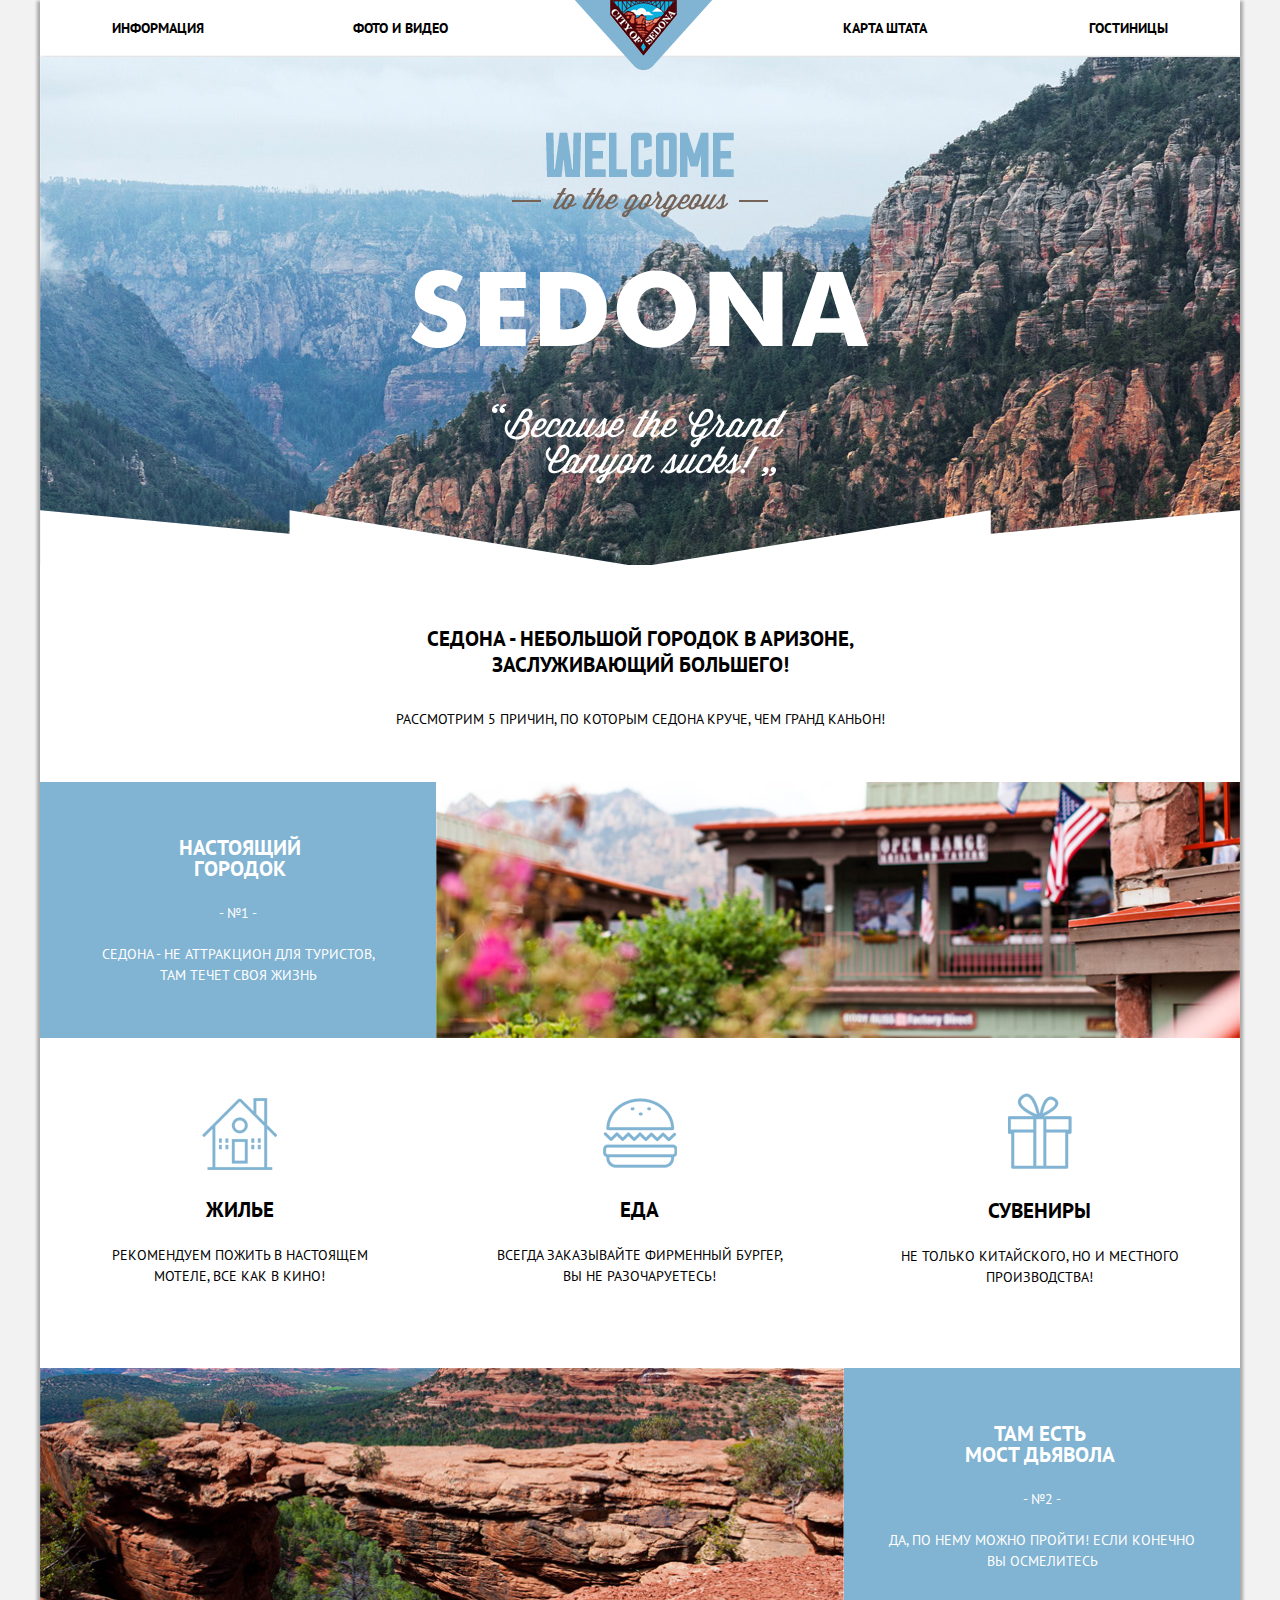
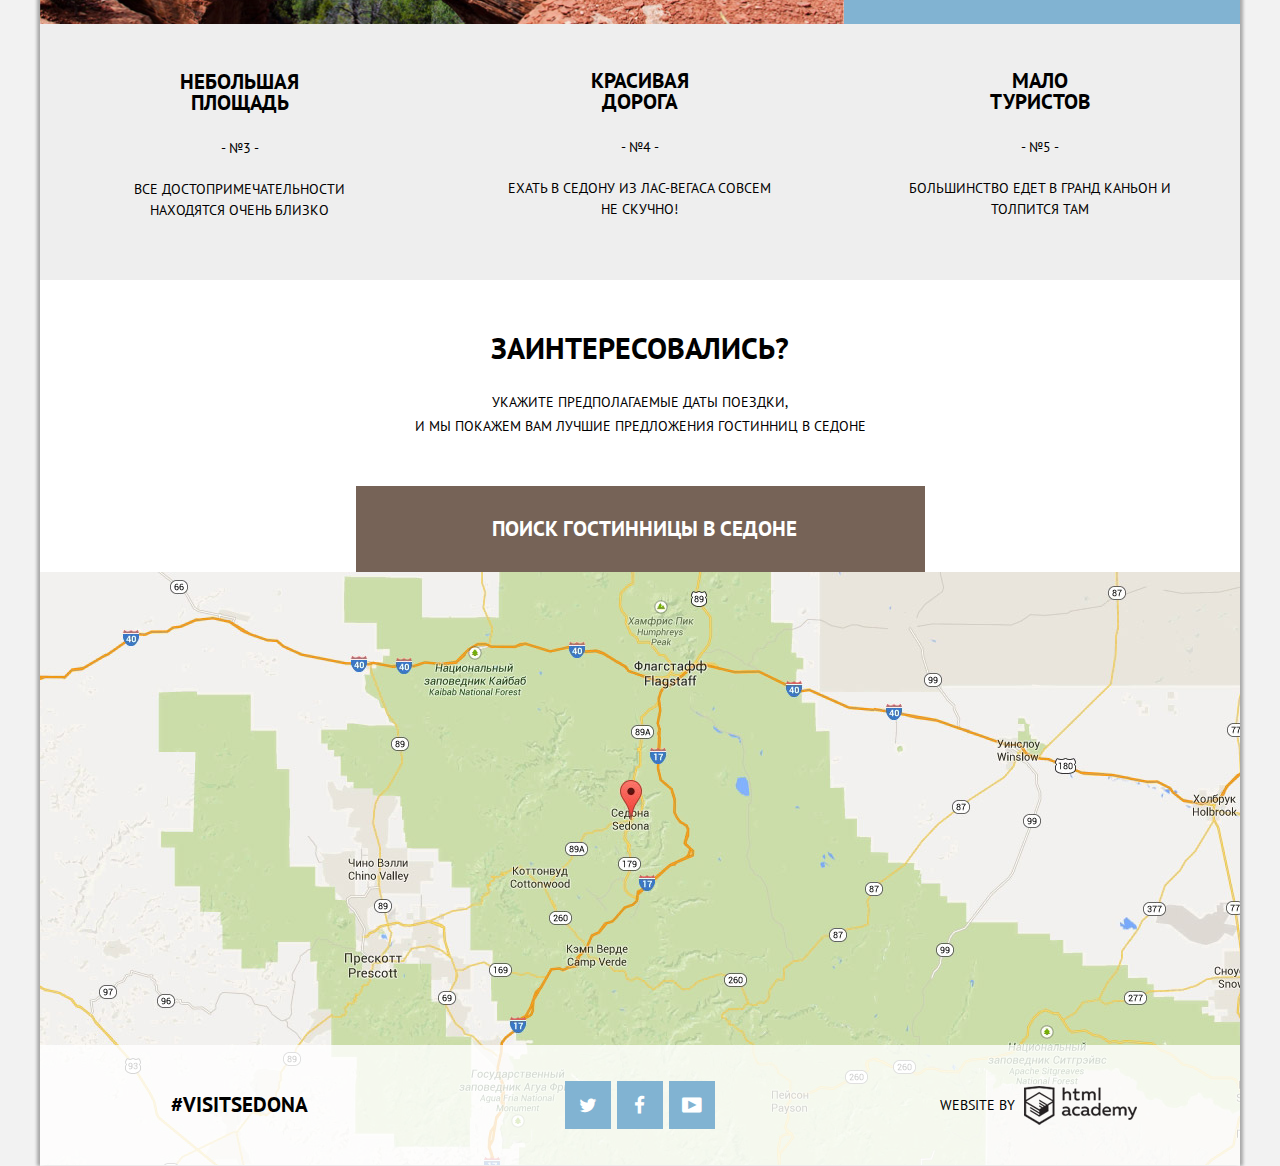
==== commit 36c48c9a: "Плюсы и минусы баттонами, маргины и паддинги" ====
--- a/index.html
+++ b/index.html
@@ -69,7 +69,7 @@
 
         <div class="feature feature-img-left clearfix">
             <div class="feature-blue feature-right">
-                <h2>Там есть<br> мост дьявола</h2>
+                <h2 class="hell-bridge">Там есть<br> мост дьявола</h2>
                 <p>- №2 -</p>
                 <p>Да, по нему можно пройти! Если конечно вы осмелитесь</p>
             </div>
@@ -112,12 +112,16 @@
                         </div>
 
                         <div class="adults-block">
+                            <button class="adults-block-minus icon-minus"></button>
                             <label for="adults">Взрослые</label>
-                            <input type="text" id="adults" value="" placeholder="2">  
+                            <input type="text" id="adults" value="" placeholder="2">
+                            <button class="adults-block-plus icon-plus"></button>  
                         </div>
                         <div class="children-block">
+                            <button class="children-block-minus icon-minus"></button>
                             <label for="children">Дети</label>
                             <input type="text" id="children" value="" placeholder="0">  
+                            <button class="children-block-plus icon-plus"></button>
                         </div>
                         <input type="submit" name="search-btn" class="btn" value="Найти">
                     </form>
--- a/css/style.min.css
+++ b/css/style.min.css
@@ -1 +1 @@
-body{font-size:14px;line-height:21px;color:#000;font-weight:400;font-family:"PT Sans","Arial",sans-serif;text-transform:uppercase;background:#f2f2f2}@font-face{font-weight:400;font-style:normal;font-family:"symbols-sedona";src:url(../fonts/symbols-sedona.woff) format("woff"),url(../fonts/symbols-sedona.woff2) format("woff2")}[class*=" icon-"]::before,[class^=icon-]::before{display:inline-block;width:1em;margin-right:.2em;margin-left:.2em;font-weight:400;line-height:1em;font-family:"symbols-sedona";text-align:center;text-transform:none;text-decoration:inherit;font-style:normal;font-variant:normal;speak:none}.icon-facebook::before{content:"\66"}.icon-twitter::before{content:"\74"}.icon-up-dir::before{content:"\25b2"}.icon-down-dir::before{content:"\25bc"}.icon-star::before{content:"\2605"}.icon-check-off::before{content:"\2610"}.icon-check-on::before{content:"\2611"}.icon-calendar::before{content:"\e800"}.icon-plus::before{content:"\e801"}.icon-minus::before{content:"\e802"}.icon-youtube::before{content:"\f39e"}h1,h2{font-size:21px;font-weight:700;line-height:26px}h2{line-height:21px}.container{width:1200px;margin:0 auto;background:#fff;position:relative;box-shadow:3px 1px 3px 0 rgba(0,0,0,.3),-3px 1px 3px 0 rgba(0,0,0,.3)}.main-footer-map .container{box-shadow:none}.main-navigation{margin:0 6%}.main-navigation ul{position:relative;margin:0;padding:0}.main-navigation li{float:left;list-style:none;width:20%;padding:18px 0}.main-navigation li:nth-child(2){margin-left:30px}.main-navigation li:nth-child(3){float:right;text-align:right;margin-left:30px}.main-navigation li:nth-child(4){float:right;text-align:right}.nav-a{text-decoration:none;font-weight:700;color:#000;font-size:14px}.nav-a:hover{color:#81b3d2}.nav-a:active{color:#b2b2b2}.main-navigation .active-page{color:#766357}.main-navigation .active-page:hover{color:#604e43}.main-navigation .active-page:active{color:#d6d0cc}.logo-button,.main-picture{text-align:center}.main-picture{background:url(../img/main-background.jpg) no-repeat;padding:75px 0}.main-picture:after{display:block;width:1200px;height:57px;content:"";background:url(../img/main-background-mask.png) no-repeat;margin-top:20px}.logo-button{position:absolute;left:50%;top:0;margin-left:-65px;z-index:2}.welcome{text-align:center;margin-top:-30px}.welcome h1{display:inline-block;width:450px;text-align:center;vertical-align:middle}.welcome p{margin-top:17px;margin-bottom:52px}.feature{width:100%;text-align:center;background:#fff}.feature-blue{width:34%;float:left;background:#81b3d2;color:#fff;min-height:256px;padding:30px 60px 30px 50px;box-sizing:border-box}.feature-blue h2{padding:0 60px;margin-top:25px;margin-left:-5px;margin-bottom:24px}.feature-blue p{margin-left:-12px}.feature-blue p:not(:last-child){margin-bottom:20px}.feature-right:last-child{padding-left:58px}.feature-img-right{background:url(../img/feature-background-1.jpg) 100% 0}.feature-img-left{background:url(../img/feature-background-2.jpg)}.feature-right{float:right}.feature-block{width:33.33%;float:left;padding:55px 55px 0;box-sizing:border-box}.feature-block:first-child,.feature-block:nth-child(2){padding:60px 55px 0}.feature-block h2{margin-top:25px;margin-bottom:25px}.feature-block:first-child h2{margin-top:23px}.feature-white .feature-block{min-height:330px}.feature-gray{background:#eee}.feature-gray .feature-block{padding:46px 60px}.feature-gray .feature-block:first-child{padding:24px 60px}.feature-gray h2{margin:0 69px 25px}.first-p{margin-bottom:20px}.search-form-holder{text-align:center;position:relative}.search-form-holder h3{font-size:30px;line-height:24px;margin-top:56px}.search-form-holder p{line-height:24px;margin-bottom:48px}.btn-search{display:inline-block;vertical-align:middle;text-decoration:none;background:#766357;color:#fff;font-weight:700;font-size:21px;line-height:26px;padding:30px 128px 30px 136px}#map{width:1200px;height:593px;background:url(../img/map.jpg)}.modal-search-form{position:absolute;left:50%;width:468px;margin-left:-284px;background:#fff;padding:50px 45px 50px 55px;box-shadow:0 2px 10px 0 #766357;display:none}.modal-search-form-window{display:block}.modal-search-form label{font-size:14px;line-height:26px;font-weight:700;margin-right:14px;margin-left:6px}.check-block{text-align:left;margin-bottom:29px;margin-top:5px}.check-block input{width:320px;background:#f2f2f2;border:none;font-size:inherit;font-weight:700;padding:8px 15px 8px 10px;position:relative}.adults-block input:hover,.check-block input:hover,.children-block input:hover{background:#ebebeb}.adults-block input:focus,.check-block input:focus,.children-block input:focus{background:#fff;outline:2px solid #e5e5e5}.check-block:after{content:"\e800";font-family:"symbols-sedona";color:#c2c2c2;font-size:21px;line-height:26px;font-weight:400;position:absolute;top:60px;right:65px}.check-block:nth-child(2)::after{top:127px}.check-block:hover::after{color:#000}.check-block:active::after{color:#81b3d2}.check-block:first-child input{margin-left:4px}.adults-block,.children-block{display:inline-block;vertical-align:middle;text-align:left;margin-bottom:54px;position:relative}.modal-search-form input::-webkit-input-placeholder{color:#000;opacity:1}.modal-search-form input:-moz-placeholder,.modal-search-form input::-moz-placeholder{color:#000;opacity:1}.modal-search-form input:-ms-input-placeholder{color:#000;opacity:1}.adults-block::before,.children-block::before{position:absolute;font-size:14px;color:#a9a9a9;font-family:"symbols-sedona";content:"\e802";line-height:20px;width:12px;height:20px}.adults-block:hover::after,.adults-block:hover::before,.children-block:hover::after,.children-block:hover::before{color:#000}.adults-block:active::after,.adults-block:active::before,.children-block:active::after,.children-block:active::before{color:#81b3d2}.adults-block::before{left:120px;top:10px}.adults-block::after{right:15px;top:8px}.children-block::before{left:85px;top:8px}.children-block::after{right:13px;top:8px}.adults-block::after,.children-block::after{position:absolute;font-size:14px;color:#a9a9a9;font-family:"symbols-sedona";content:"\e801";line-height:20px;width:12px;height:20px}.adults-block label{margin-left:-1px;margin-right:36px}.children-block label{margin-right:26px}.adults-block{margin-right:55px}.adults-block input,.children-block input{width:80px;background:#f2f2f2;border:none;text-align:center;font-weight:700;font-size:inherit;padding:8px 15px}.modal-search-form input[type=submit]{width:458px;background:#81b3d2;border:none;color:#fff;font-family:inherit;font-weight:700;font-size:21px;line-height:24px;text-transform:uppercase;padding:17px;cursor:pointer;margin-top:3px;margin-bottom:5px;margin-right:9px}.modal-search-form input[type=submit]:hover,.social-btn span:hover{background:#669ec0}.modal-search-form input[type=submit]:active,.social-btn span:active{background:#5496bd;color:#88b6d1}.footer-copyright,.hashtag-footer,.social-footer{float:left;width:33.33%;min-height:120px;text-align:center;vertical-align:middle;padding-top:36px}.hashtag-footer h2{margin-top:10px}.hashtag-footer a{text-decoration:none;color:#000}.social-btn{font-size:0}.social-btn span{display:inline-block;font-size:19px;line-height:48px;color:#fff;width:46px;height:48px;background:#81b3d2;vertical-align:middle}.social-btn .icon-youtube{font-size:23px}.social-btn:nth-child(2) span{margin:0 2px}.footer-copyright a,.footer-copyright span{display:inline-block;vertical-align:middle;margin-top:2px}.footer-copyright span{margin-left:102px}.footer-copyright a{background:url(../img/html-academy-logo.png) no-repeat;width:215px;height:39px;font-size:0}.footer-copyright a:hover{background:url(../img/html-academy-logo-hover.png) no-repeat}.footer-copyright a:active{background:url(../img/html-academy-logo-active.png) no-repeat}.main-footer-map{position:relative}.main-footer-map .container{position:absolute;left:0;right:0;top:-120px;background:rgba(255,255,255,.8)}.clearfix{content:"";display:table;clear:both}.filter-form{background-image:url(../img/filter-background.jpg);background-repeat:no-repeat;width:100%}.filter-form ul{padding:0}.filter-form .inputs{float:left;color:#fff}.filter-form h2{font-size:16px;margin-bottom:27px;margin-top:27px}.inputs:last-child h2{margin-bottom:10px}.inputs:first-child{margin-left:73px;margin-right:118px}.filter-form .inputs:last-child{float:right;margin-right:73px}.inputs li{list-style:none}input[type=checkbox]+label{display:inline-block;vertical-align:top;position:relative;cursor:pointer;margin-bottom:25px;margin-left:23px}li:last-child input[type=checkbox]+label{margin-bottom:15px}.inputs input[type=checkbox]{opacity:0}.inputs input[type=checkbox]+label::before{content:"\2610";position:absolute;width:10px;height:10px;font-family:"symbols-sedona";font-size:26px;line-height:20px;left:-40px}.inputs input[type=checkbox]:checked+label::before{content:"\2611"}.inputs input[type=checkbox]:checked:disabled+label::before,.inputs input[type=checkbox]:disabled+label::before{color:#6a6a6a}.price-controls{position:relative;height:34px;margin-bottom:20px;font-size:0;border:2px solid #fff;border-radius:2px}.price-controls::after{content:"";position:absolute;top:50%;left:50%;width:2px;height:22px;background:#fff;transform:translate(-50%,-50%)}.price-controls label{display:inline-block;font-size:14px;line-height:38px;vertical-align:top;cursor:pointer;margin-top:-3px}.price-controls .max-price,.price-controls .min-price{width:90px;padding-left:65px}.price-controls input{width:150px;margin-left:-65px;color:inherit;font:inherit;background:0 0;border:none;outline:none;text-align:center}::-webkit-input-placeholder{color:#fff;opacity:1}:-moz-placeholder,::-moz-placeholder{color:#fff;opacity:1}:-ms-input-placeholder{color:#fff;opacity:1}.range-controls{position:relative;margin-bottom:32px}.range-controls .scale{height:2px;background:rgba(255,255,255,.3)}.range-controls .bar{width:80%;height:2px;background:#fff}.range-toggle{position:absolute;top:-9px;width:4px;height:4px;background:#ababab;border:8px solid #fff;border-radius:50%;box-shadow:0 2px 1px 0 rgba(0,1,1,.2);cursor:pointer}.range-toggle:hover{background:#1c4f80}.range-toggle-min{left:0}.range-toggle-max{left:80%}.btn-transparent{display:block;margin:0 auto;padding:6px 35px;font-size:14px;line-height:20px;color:#fff;text-transform:uppercase;background:0 0;border:2px solid #fff;border-radius:2px;outline:none;cursor:pointer}.btn-transparent:hover{color:#000;background:#fff}.sort{width:100%;border-bottom:1px solid #e5e5e5}.sort-title{float:left;width:207px;padding:30px 0;font-size:21px;line-height:26px;font-weight:700;text-align:center;vertical-align:middle;margin-left:26px}.sort-filter{float:left;width:393px;font-size:12px;line-height:18px;padding:36px 0 29px;margin-left:2px}.sort-filter span{margin-right:37px}.sort-filter li,.sort-filter span,.sort-filter ul{display:inline-block;vertical-align:middle}.sort-filter ul{margin:0;padding:0;font-size:0}.sort-filter li{list-style:none;font-size:12px;line-height:18px;padding-right:33px}.sort-filter a{text-decoration:none;color:#b1b1b1;border-bottom:1px dashed #81b3d2}.sort-filter a:hover{color:#81b3d2}.sort-arrow .icon-up-dir:hover,.sort-filter a:active{color:#000}.sort-filter .a-first{color:#81b3d2;border:none}.sort-arrow{float:right;width:170px;min-height:86px;text-align:right;margin-right:5.3%}.sort-arrow span{font-size:23px;line-height:86px;margin-left:-12px;padding:0}.sort-arrow .icon-up-dir{color:#ccc}.result-item-content-title:hover,.sort-arrow .icon-down-dir,.sort-arrow .icon-up-dir:active{color:#81b3d2}.sort-arrow .icon-down-dir:active{color:#fff}.result-item{width:100%;border-bottom:1px solid #e5e5e5}.result-item-image{float:left;margin:29px 30px 25px 6%}.result-item-content{float:left;margin-top:25px}.result-item-content-title a{font-size:21px;line-height:26px;font-weight:700;cursor:pointer}.result-item-content-title:active{color:#b2b2b2}.result-item-content-info{margin-top:-8px}.result-item-content-info span:first-child{display:inline-block;width:115px}.result-item-content-buttons .btn{display:inline-block;color:#fff;padding:3px 17px;text-decoration:none;font-weight:700;margin-right:2px;margin-top:2px}.more-btn{background:#81b3d2}.more-btn:hover{background:#669ec0}.more-btn:active{background:#5496bd;color:#88b6d1}.reserve-btn{background:#766357}.reserve-btn:hover{background:#604e43}.reserve-btn:active{background:#503e33;color:#857871}.result-item-rating{float:right;margin-right:6%}.result-item-stars{font-size:0;margin-top:30px;text-align:right}.result-item-stars span{color:#81b3d2;font-size:19px;line-height:21px}.result-item-points{background:#f2f2f2;padding:3px 14px;margin-top:35px;color:#666}.modal-search-form-show{display:block;animation:.6s bounce;z-index:3}@keyframes bounce{0%{height:0}to{height:290px}}.overlay{position:absolute;display:none;z-index:2;width:100%;height:300%;top:-120px}.overlay-show{display:block}.form-show{animation-name:form-opacity;animation-duration:1s;animation-delay:.2s;animation-fill-mode:backwards}@keyframes form-opacity{0%{opacity:0}to{opacity:1}}+body{font-size:14px;line-height:21px;color:#000;font-weight:400;font-family:"PT Sans","Arial",sans-serif;text-transform:uppercase;background:#f2f2f2}@font-face{font-weight:400;font-style:normal;font-family:"symbols-sedona";src:url(../fonts/symbols-sedona.woff) format("woff"),url(../fonts/symbols-sedona.woff2) format("woff2")}[class*=" icon-"]::before,[class^=icon-]::before{display:inline-block;width:1em;margin-right:.2em;margin-left:.2em;font-weight:400;line-height:1em;font-family:"symbols-sedona";text-align:center;text-transform:none;text-decoration:inherit;font-style:normal;font-variant:normal;speak:none}.icon-facebook::before{content:"\66"}.icon-twitter::before{content:"\74"}.icon-up-dir::before{content:"\25b2"}.icon-down-dir::before{content:"\25bc"}.icon-star::before{content:"\2605"}.icon-check-off::before{content:"\2610"}.icon-check-on::before{content:"\2611"}.icon-calendar::before{content:"\e800"}.icon-plus::before{content:"\e801"}.icon-minus::before{content:"\e802"}.icon-youtube::before{content:"\f39e"}h1,h2{font-size:21px;font-weight:700;line-height:26px}h2{line-height:21px}.container{width:1200px;margin:0 auto;background:#fff;position:relative;box-shadow:3px 1px 3px 0 rgba(0,0,0,.3),-3px 1px 3px 0 rgba(0,0,0,.3)}.main-footer-map .container{box-shadow:none}.main-navigation{margin:0 6%}.main-navigation ul{position:relative;margin:0;padding:0}.main-navigation li{float:left;list-style:none;width:20%;padding:18px 0}.main-navigation li:nth-child(2){margin-left:30px}.main-navigation li:nth-child(3){float:right;text-align:right;margin-left:30px}.main-navigation li:nth-child(4){float:right;text-align:right}.nav-a{text-decoration:none;font-weight:700;color:#000;font-size:14px}.nav-a:hover{color:#81b3d2}.nav-a:active{color:#b2b2b2}.main-navigation .active-page{color:#766357}.main-navigation .active-page:hover{color:#604e43}.main-navigation .active-page:active{color:#d6d0cc}.logo-button,.main-picture{text-align:center}.main-picture{background:url(../img/main-background.jpg) no-repeat;padding:75px 0}.main-picture:after{display:block;width:1200px;height:57px;content:"";background:url(../img/main-background-mask.png) no-repeat;margin-top:20px}.logo-button{position:absolute;left:50%;top:0;margin-left:-65px;z-index:2}.welcome{text-align:center;margin-top:-30px}.welcome h1{display:inline-block;width:450px;text-align:center;vertical-align:middle}.welcome p{margin-top:17px;margin-bottom:52px}.feature{width:100%;text-align:center;background:#fff}.feature-blue{width:33%;float:left;background:#81b3d2;color:#fff;min-height:256px;padding:30px 60px 30px 50px;box-sizing:border-box}.feature-blue h2{padding:0 60px;margin-top:25px;margin-left:14px;margin-bottom:24px}.feature-blue .hell-bridge{margin-left:-2px;width:160px}.feature-blue p{margin-left:10px}.feature-blue p:not(:last-child){margin-bottom:20px}.feature-img-left p{margin-left:-20px;width:320px}.feature-right:last-child{padding-left:58px}.feature-img-right{background-image:url(../img/feature-background-1.jpg);background-size:67%;background-position:100%}.feature-img-left{background-image:url(../img/feature-background-2.jpg);background-size:67%}.feature-right{float:right}.feature-block{width:33.33%;float:left;padding:55px 55px 0;box-sizing:border-box}.feature-block:first-child,.feature-block:nth-child(2){padding:60px 55px 0}.feature-block h2{margin-top:25px;margin-bottom:25px}.feature-block:first-child h2{margin-top:23px}.feature-white .feature-block{min-height:330px}.feature-gray{background:#eee}.feature-gray .feature-block{padding:46px 60px}.feature-gray .feature-block:first-child{padding:24px 60px}.feature-gray h2{margin:0 69px 25px}.first-p{margin-bottom:20px}.search-form-holder{text-align:center;position:relative}.search-form-holder h3{font-size:30px;line-height:24px;margin-top:56px}.search-form-holder p{line-height:24px;margin-bottom:48px}.btn-search{display:inline-block;vertical-align:middle;text-decoration:none;background:#766357;color:#fff;font-weight:700;font-size:21px;line-height:26px;padding:30px 128px 30px 136px}#map{width:1200px;height:593px;background:url(../img/map.jpg)}.modal-search-form{position:absolute;left:50%;width:468px;margin-left:-284px;background:#fff;padding:50px 45px 50px 55px;box-shadow:0 2px 10px 0 #766357;display:none}.modal-search-form-window{display:block}.modal-search-form label{font-size:14px;line-height:26px;font-weight:700;margin-right:14px;margin-left:6px}.check-block{text-align:left;margin-bottom:29px;margin-top:5px}.check-block input{width:320px;background:#f2f2f2;border:none;font-size:inherit;font-weight:700;padding:8px 15px 8px 10px;position:relative}.adults-block input:hover,.check-block input:hover,.children-block input:hover{background:#ebebeb}.adults-block input:focus,.check-block input:focus,.children-block input:focus{background:#fff;outline:2px solid #e5e5e5}.check-block:after{content:"\e800";font-family:"symbols-sedona";color:#c2c2c2;font-size:21px;line-height:26px;font-weight:400;position:absolute;top:60px;right:65px}.check-block:nth-child(2)::after{top:127px}.adults-block-minus:hover,.adults-block-plus:hover,.check-block:hover::after,.children-block-minus:hover,.children-block-plus:hover{color:#000}.check-block:active::after{color:#81b3d2}.check-block:first-child input{margin-left:4px}.adults-block,.children-block{display:inline-block;vertical-align:middle;text-align:left;margin-bottom:54px;position:relative}.modal-search-form input::-webkit-input-placeholder{color:#000;opacity:1}.modal-search-form input:-moz-placeholder,.modal-search-form input::-moz-placeholder{color:#000;opacity:1}.modal-search-form input:-ms-input-placeholder{color:#000;opacity:1}.adults-block-minus,.adults-block-plus,.children-block-minus,.children-block-plus{position:absolute;width:35px;height:35px;background:0 0;border:none;font-size:14px;color:#a9a9a9;font-family:"symbols-sedona";content:"\e802";line-height:20px}.adults-block-minus:active,.adults-block-plus:active,.children-block-minus:active,.children-block-plus:active{color:#81b3d2;border:none}.adults-block-minus{left:105px}.adults-block-plus{left:180px;top:0}.children-block-minus{left:70px}.children-block-plus{top:0;left:145px}.adults-block label{margin-left:-1px;margin-right:36px}.children-block label{margin-right:26px}.adults-block{margin-right:55px}.adults-block input,.children-block input{width:80px;background:#f2f2f2;border:none;text-align:center;font-weight:700;font-size:inherit;padding:8px 15px}.modal-search-form input[type=submit]{width:458px;background:#81b3d2;border:none;color:#fff;font-family:inherit;font-weight:700;font-size:21px;line-height:24px;text-transform:uppercase;padding:17px;cursor:pointer;margin-top:3px;margin-bottom:5px;margin-right:9px}.modal-search-form input[type=submit]:hover,.social-btn span:hover{background:#669ec0}.modal-search-form input[type=submit]:active,.social-btn span:active{background:#5496bd;color:#88b6d1}.footer-copyright,.hashtag-footer,.social-footer{float:left;width:33.33%;min-height:85px;text-align:center;vertical-align:middle;padding-top:36px}.hashtag-footer h2{margin-top:13px}.hashtag-footer a{text-decoration:none;color:#000}.social-btn{font-size:0}.social-btn span{display:inline-block;font-size:19px;line-height:48px;color:#fff;width:46px;height:48px;background:#81b3d2;vertical-align:middle}.social-btn .icon-youtube{font-size:23px}.social-btn:nth-child(2) span{margin:0 2px}.footer-copyright a,.footer-copyright span{display:inline-block;vertical-align:middle;margin-left:100px;margin-top:4px}.footer-copyright a{background:url(../img/html-academy-logo.png) no-repeat;width:215px;height:39px;font-size:0;margin-top:5px;margin-left:5px}.footer-copyright a:hover{background:url(../img/html-academy-logo-hover.png) no-repeat}.footer-copyright a:active{background:url(../img/html-academy-logo-active.png) no-repeat}.main-footer-map{position:relative}.main-footer-map .container{position:absolute;left:0;right:0;top:-120px;background:rgba(255,255,255,.8)}.clearfix{content:"";display:table;clear:both}.filter-form{background-image:url(../img/filter-background.jpg);background-repeat:no-repeat;width:100%;min-height:216px}.filter-form ul{padding:0}.filter-form .inputs{float:left;color:#fff}.filter-form h2{font-size:16px;margin-bottom:24px;margin-top:27px}.inputs:last-child h2{margin-bottom:10px}.inputs:first-child{margin-left:73px;margin-right:118px}.filter-form .inputs:last-child{float:right;margin-right:73px}.inputs li{list-style:none}input[type=checkbox]+label{display:inline-block;vertical-align:top;position:relative;cursor:pointer;margin-bottom:25px;margin-left:23px}li:last-child input[type=checkbox]+label{margin-bottom:15px}.inputs input[type=checkbox]{opacity:0}.inputs input[type=checkbox]+label::before{content:"\2610";position:absolute;width:10px;height:10px;font-family:"symbols-sedona";font-size:26px;line-height:20px;left:-40px}.inputs input[type=checkbox]:checked+label::before{content:"\2611"}.inputs input[type=checkbox]:checked:disabled+label::before,.inputs input[type=checkbox]:disabled+label::before{color:#6a6a6a}.price-controls{position:relative;height:34px;margin-bottom:20px;font-size:0;border:2px solid #fff;border-radius:2px}.price-controls::after{content:"";position:absolute;top:50%;left:50%;width:2px;height:22px;background:#fff;transform:translate(-50%,-50%)}.price-controls label{display:inline-block;font-size:14px;line-height:38px;vertical-align:top;cursor:pointer;margin-top:-3px}.price-controls .max-price,.price-controls .min-price{width:90px;padding-left:65px}.price-controls input{width:150px;margin-left:-65px;color:inherit;font:inherit;background:0 0;border:none;outline:none;text-align:center}.min-price{margin-left:4px}::-webkit-input-placeholder{color:#fff;opacity:1}:-moz-placeholder,::-moz-placeholder{color:#fff;opacity:1}:-ms-input-placeholder{color:#fff;opacity:1}.range-controls{position:relative;margin-bottom:32px}.range-controls .scale{height:2px;background:rgba(255,255,255,.3)}.range-controls .bar{width:80%;height:2px;background:#fff}.range-toggle{position:absolute;top:-9px;width:4px;height:4px;background:#ababab;border:8px solid #fff;border-radius:50%;box-shadow:0 2px 1px 0 rgba(0,1,1,.2);cursor:pointer}.range-toggle:hover{background:#1c4f80}.range-toggle-min{left:0}.range-toggle-max{left:80%}.btn-transparent{display:block;margin-left:85px;margin-top:-1px;padding:6px 32px 6px 35px;font-size:14px;line-height:20px;color:#fff;text-transform:uppercase;background:0 0;border:2px solid #fff;border-radius:2px;outline:none;cursor:pointer}.btn-transparent:hover{color:#000;background:#fff}.sort{width:100%;border-bottom:1px solid #e5e5e5}.sort-title{float:left;width:207px;padding:30px 0;font-size:21px;line-height:26px;font-weight:700;text-align:center;vertical-align:middle;margin-left:26px}.sort-filter{float:left;width:393px;font-size:12px;line-height:18px;padding:36px 0 29px;margin-left:2px}.sort-filter span{margin-right:37px}.sort-filter li,.sort-filter span,.sort-filter ul{display:inline-block;vertical-align:middle}.sort-filter ul{margin:0;padding:0;font-size:0}.sort-filter li{list-style:none;font-size:12px;line-height:18px;padding-right:33px}.sort-filter a{text-decoration:none;color:#b1b1b1;border-bottom:1px dashed #81b3d2}.sort-filter a:hover{color:#81b3d2}.sort-arrow .icon-up-dir:hover,.sort-filter a:active{color:#000}.sort-filter .a-first{color:#81b3d2;border:none}.sort-arrow{float:right;width:170px;min-height:86px;text-align:right;margin-right:5.3%}.sort-arrow span{font-size:23px;line-height:86px;margin-left:-12px;padding:0}.sort-arrow .icon-up-dir{color:#ccc}.result-item-content-title:hover,.sort-arrow .icon-down-dir,.sort-arrow .icon-up-dir:active{color:#81b3d2}.sort-arrow .icon-down-dir:active{color:#fff}.result-item{width:100%;border-bottom:1px solid #e5e5e5}.result-item-image{float:left;margin:29px 30px 25px 6%}.result-item-content{float:left;margin-top:25px}.result-item-content-title a{font-size:21px;line-height:26px;font-weight:700;cursor:pointer}.result-item-content-title:active{color:#b2b2b2}.result-item-content-info{margin-top:-8px}.result-item-content-info span:first-child{display:inline-block;width:115px;margin-top:2px}.result-item-content-buttons .btn{display:inline-block;color:#fff;padding:3px 17px;text-decoration:none;font-weight:700;margin-right:2px}.more-btn{background:#81b3d2}.more-btn:hover{background:#669ec0}.more-btn:active{background:#5496bd;color:#88b6d1}.reserve-btn{background:#766357}.reserve-btn:hover{background:#604e43}.reserve-btn:active{background:#503e33;color:#857871}.result-item-rating{float:right;margin-right:6%}.result-item-stars{font-size:0;margin-top:29px;margin-right:-4px;text-align:right;margin-bottom:37px}.result-item-stars span{color:#81b3d2;font-size:19px;line-height:21px;margin-left:-3px}.result-item-points{background:#f2f2f2;padding:3px 14px;margin-top:35px;color:#666}.modal-search-form-show{display:block;animation:.6s bounce;z-index:3}@keyframes bounce{0%{height:0}to{height:290px}}.overlay{position:absolute;display:none;z-index:2;width:100%;height:300%;top:-120px}.overlay-show{display:block}.form-show{animation-name:form-opacity;animation-duration:1s;animation-delay:.2s;animation-fill-mode:backwards}@keyframes form-opacity{0%{opacity:0}to{opacity:1}}